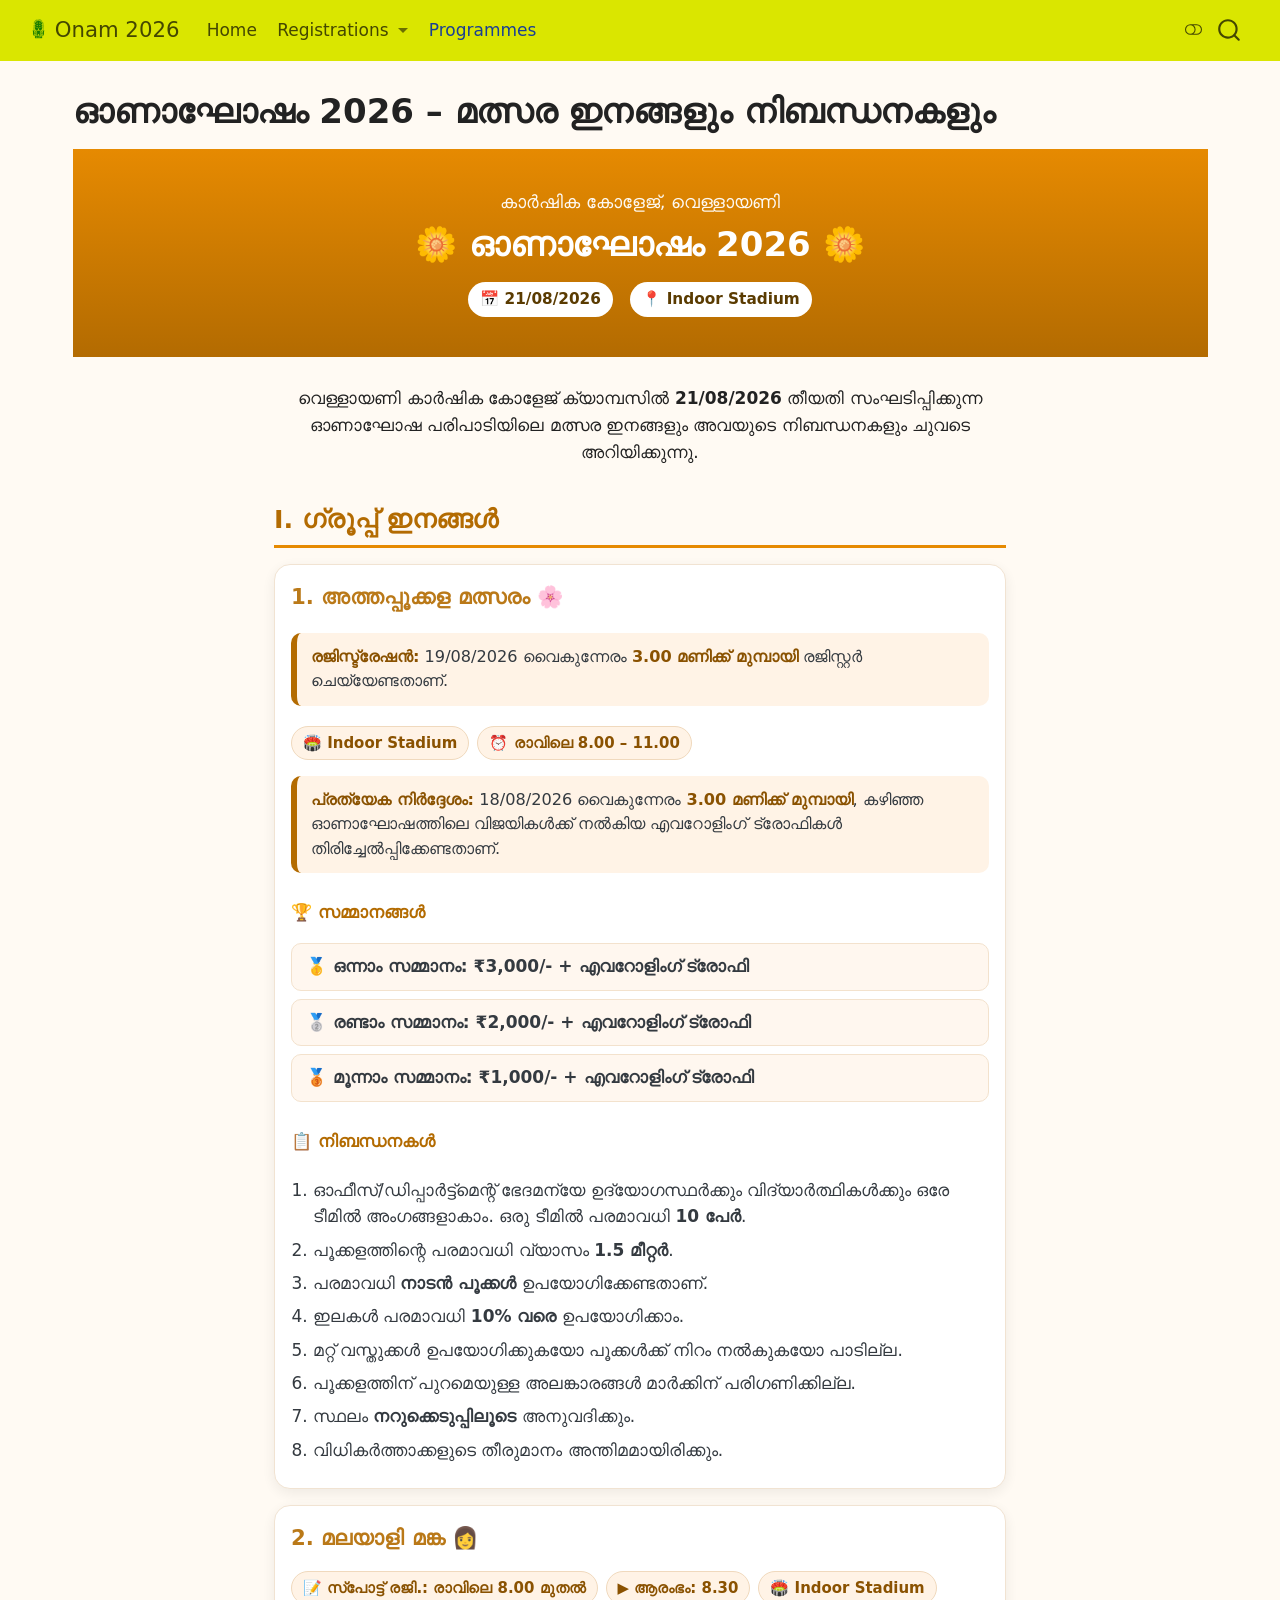
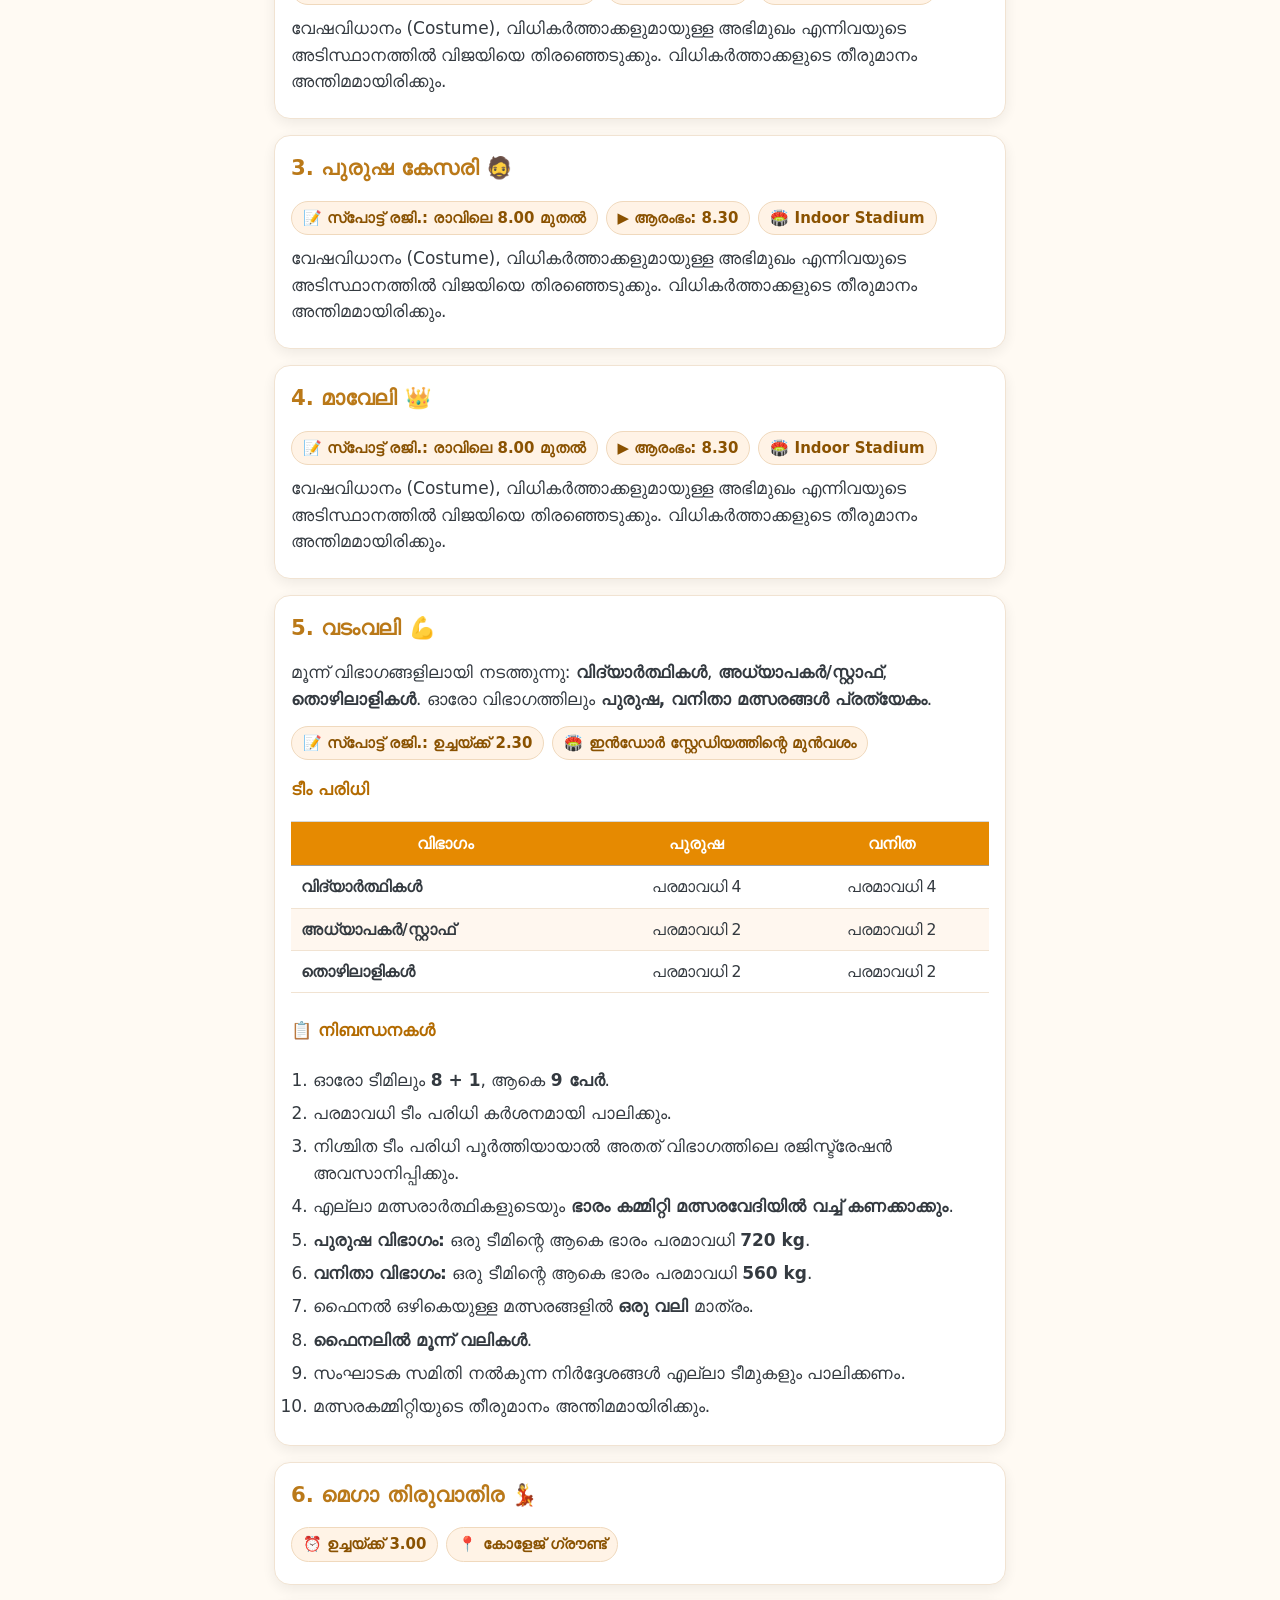
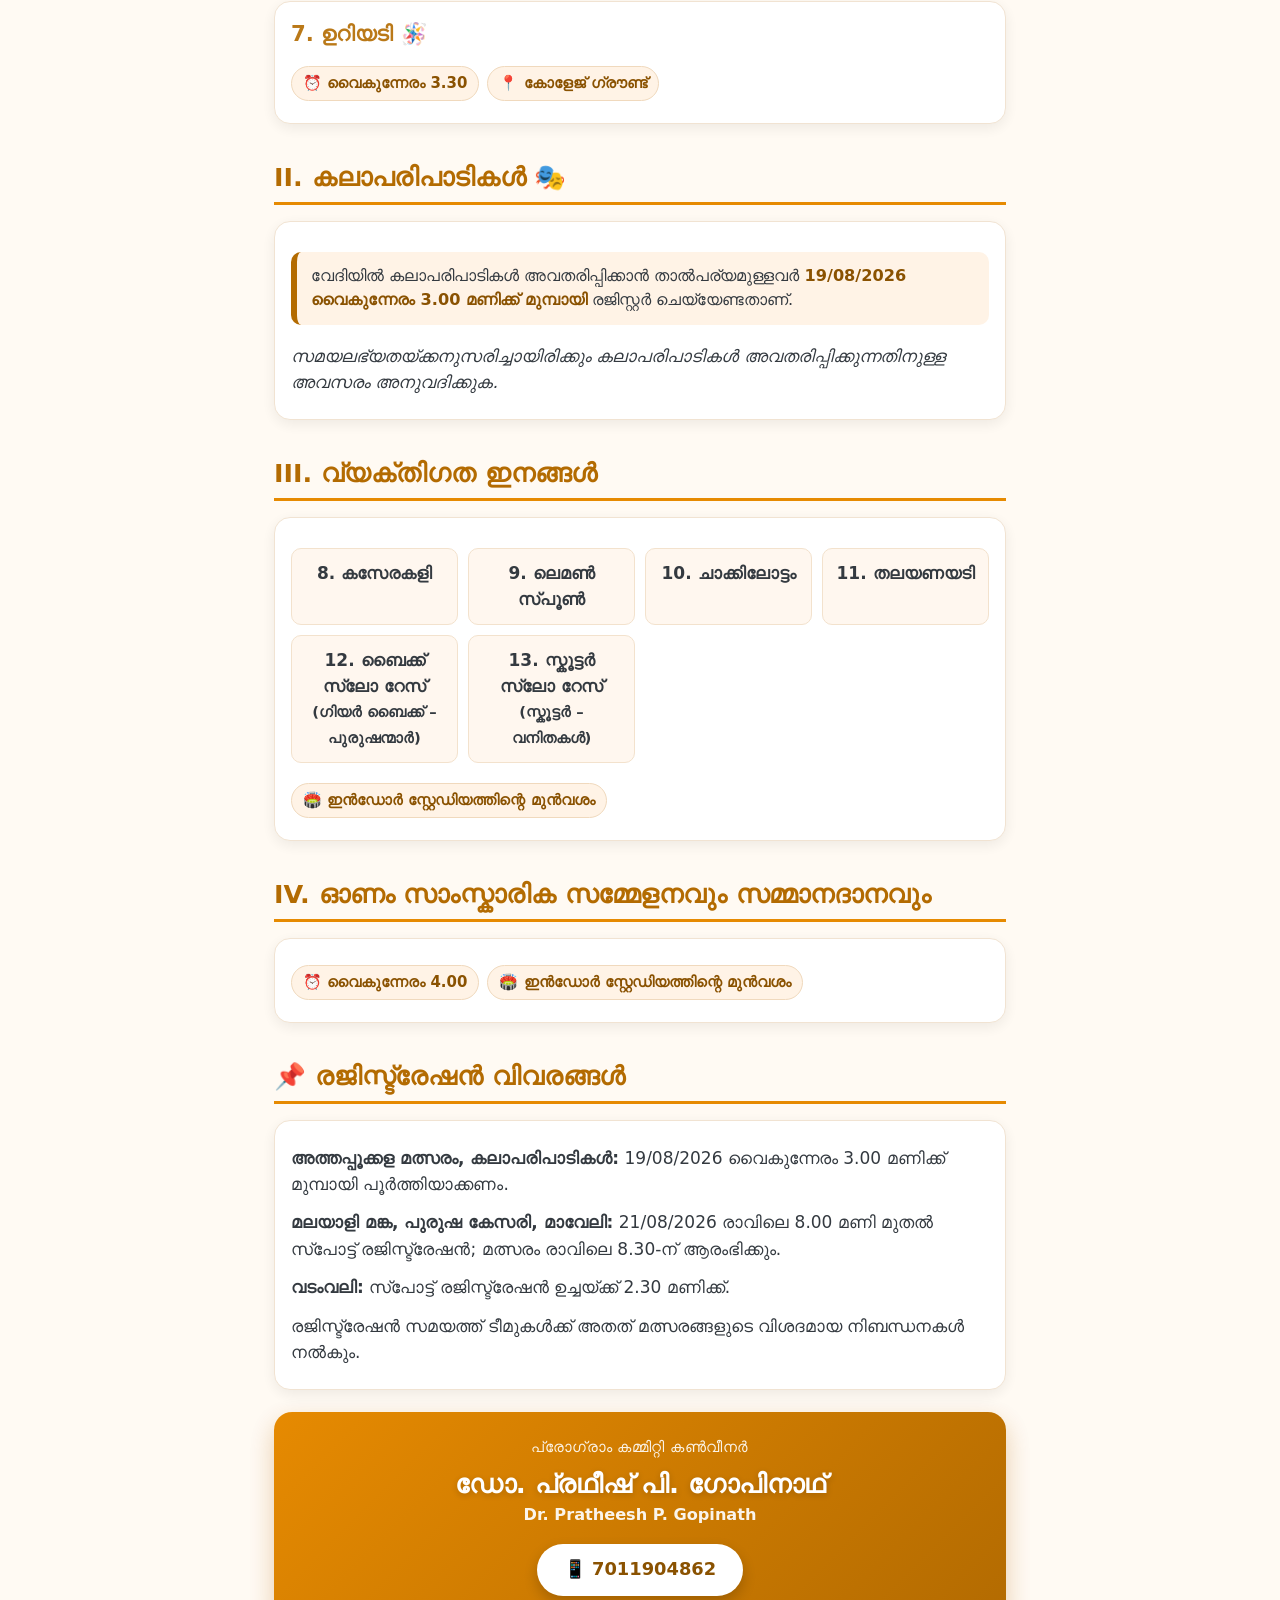
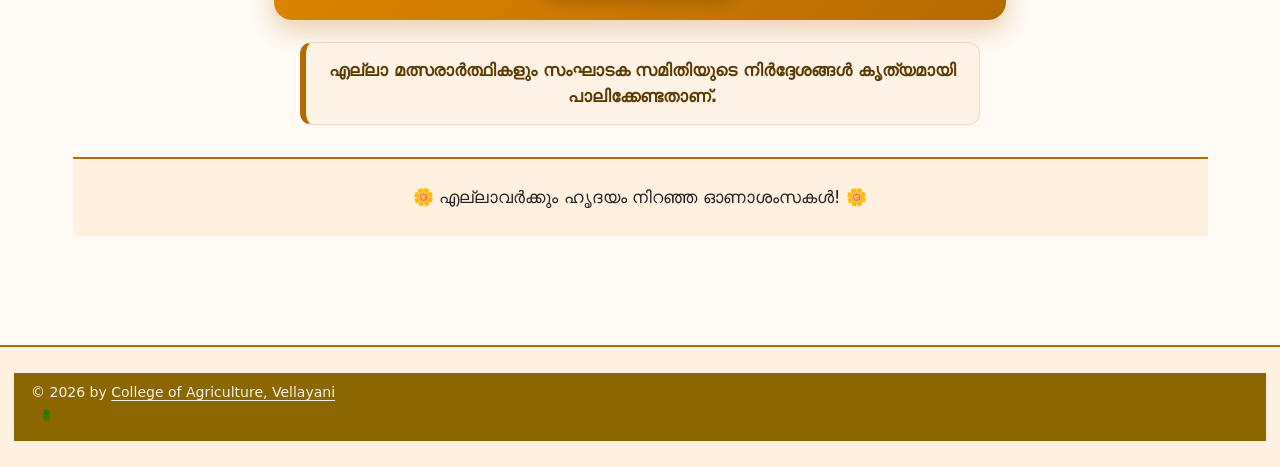
==== docs/onamrules.html @ 68ce9ee0 "all" ====
<!DOCTYPE html>
<html xmlns="http://www.w3.org/1999/xhtml" lang="en" xml:lang="en"><head>

<meta charset="utf-8">
<meta name="generator" content="quarto-1.8.25">

<meta name="viewport" content="width=device-width, initial-scale=1.0, user-scalable=yes">


<title>ഓണാഘോഷം 2026 – മത്സര ഇനങ്ങളും നിബന്ധനകളും – Onam 2026</title>
<style>
code{white-space: pre-wrap;}
span.smallcaps{font-variant: small-caps;}
div.columns{display: flex; gap: min(4vw, 1.5em);}
div.column{flex: auto; overflow-x: auto;}
div.hanging-indent{margin-left: 1.5em; text-indent: -1.5em;}
ul.task-list{list-style: none;}
ul.task-list li input[type="checkbox"] {
  width: 0.8em;
  margin: 0 0.8em 0.2em -1em; /* quarto-specific, see https://github.com/quarto-dev/quarto-cli/issues/4556 */ 
  vertical-align: middle;
}
</style>


<script src="site_libs/quarto-nav/quarto-nav.js"></script>
<script src="site_libs/quarto-nav/headroom.min.js"></script>
<script src="site_libs/clipboard/clipboard.min.js"></script>
<script src="site_libs/quarto-search/autocomplete.umd.js"></script>
<script src="site_libs/quarto-search/fuse.min.js"></script>
<script src="site_libs/quarto-search/quarto-search.js"></script>
<meta name="quarto:offset" content="./">
<link href="./www/logokau.webp" rel="icon">
<script src="site_libs/quarto-html/quarto.js" type="module"></script>
<script src="site_libs/quarto-html/tabsets/tabsets.js" type="module"></script>
<script src="site_libs/quarto-html/axe/axe-check.js" type="module"></script>
<script src="site_libs/quarto-html/popper.min.js"></script>
<script src="site_libs/quarto-html/tippy.umd.min.js"></script>
<script src="site_libs/quarto-html/anchor.min.js"></script>
<link href="site_libs/quarto-html/tippy.css" rel="stylesheet">
<link href="site_libs/quarto-html/quarto-syntax-highlighting-7b89279ff1a6dce999919e0e67d4d9ec.css" rel="stylesheet" class="quarto-color-scheme" id="quarto-text-highlighting-styles">
<link href="site_libs/quarto-html/quarto-syntax-highlighting-dark-707d8167ce6003fca903bfe2be84ab7f.css" rel="stylesheet" class="quarto-color-scheme quarto-color-alternate" id="quarto-text-highlighting-styles">
<link href="site_libs/quarto-html/quarto-syntax-highlighting-7b89279ff1a6dce999919e0e67d4d9ec.css" rel="stylesheet" class="quarto-color-scheme-extra" id="quarto-text-highlighting-styles">
<script src="site_libs/bootstrap/bootstrap.min.js"></script>
<link href="site_libs/bootstrap/bootstrap-icons.css" rel="stylesheet">
<link href="site_libs/bootstrap/bootstrap-979a3ccc54298c15ec5a98fb3539618f.min.css" rel="stylesheet" append-hash="true" class="quarto-color-scheme" id="quarto-bootstrap" data-mode="light">
<link href="site_libs/bootstrap/bootstrap-dark-6f9ae8abe3ecca414ef068c80fa3d285.min.css" rel="stylesheet" append-hash="true" class="quarto-color-scheme quarto-color-alternate" id="quarto-bootstrap" data-mode="dark">
<link href="site_libs/bootstrap/bootstrap-979a3ccc54298c15ec5a98fb3539618f.min.css" rel="stylesheet" append-hash="true" class="quarto-color-scheme-extra" id="quarto-bootstrap" data-mode="light">
<script id="quarto-search-options" type="application/json">{
  "location": "navbar",
  "copy-button": false,
  "collapse-after": 3,
  "panel-placement": "end",
  "type": "overlay",
  "limit": 50,
  "keyboard-shortcut": [
    "f",
    "/",
    "s"
  ],
  "show-item-context": false,
  "language": {
    "search-no-results-text": "No results",
    "search-matching-documents-text": "matching documents",
    "search-copy-link-title": "Copy link to search",
    "search-hide-matches-text": "Hide additional matches",
    "search-more-match-text": "more match in this document",
    "search-more-matches-text": "more matches in this document",
    "search-clear-button-title": "Clear",
    "search-text-placeholder": "",
    "search-detached-cancel-button-title": "Cancel",
    "search-submit-button-title": "Submit",
    "search-label": "Search"
  }
}</script>
<style>html{ scroll-behavior: smooth; }</style>


<link rel="stylesheet" href="styles.css">
</head>

<body class="nav-fixed quarto-light"><script id="quarto-html-before-body" type="application/javascript">
    const toggleBodyColorMode = (bsSheetEl) => {
      const mode = bsSheetEl.getAttribute("data-mode");
      const bodyEl = window.document.querySelector("body");
      if (mode === "dark") {
        bodyEl.classList.add("quarto-dark");
        bodyEl.classList.remove("quarto-light");
      } else {
        bodyEl.classList.add("quarto-light");
        bodyEl.classList.remove("quarto-dark");
      }
    }
    const toggleBodyColorPrimary = () => {
      const bsSheetEl = window.document.querySelector("link#quarto-bootstrap:not([rel=disabled-stylesheet])");
      if (bsSheetEl) {
        toggleBodyColorMode(bsSheetEl);
      }
    }
    const setColorSchemeToggle = (alternate) => {
      const toggles = window.document.querySelectorAll('.quarto-color-scheme-toggle');
      for (let i=0; i < toggles.length; i++) {
        const toggle = toggles[i];
        if (toggle) {
          if (alternate) {
            toggle.classList.add("alternate");
          } else {
            toggle.classList.remove("alternate");
          }
        }
      }
    };
    const toggleColorMode = (alternate) => {
      // Switch the stylesheets
      const primaryStylesheets = window.document.querySelectorAll('link.quarto-color-scheme:not(.quarto-color-alternate)');
      const alternateStylesheets = window.document.querySelectorAll('link.quarto-color-scheme.quarto-color-alternate');
      manageTransitions('#quarto-margin-sidebar .nav-link', false);
      if (alternate) {
        // note: dark is layered on light, we don't disable primary!
        enableStylesheet(alternateStylesheets);
        for (const sheetNode of alternateStylesheets) {
          if (sheetNode.id === "quarto-bootstrap") {
            toggleBodyColorMode(sheetNode);
          }
        }
      } else {
        disableStylesheet(alternateStylesheets);
        enableStylesheet(primaryStylesheets)
        toggleBodyColorPrimary();
      }
      manageTransitions('#quarto-margin-sidebar .nav-link', true);
      // Switch the toggles
      setColorSchemeToggle(alternate)
      // Hack to workaround the fact that safari doesn't
      // properly recolor the scrollbar when toggling (#1455)
      if (navigator.userAgent.indexOf('Safari') > 0 && navigator.userAgent.indexOf('Chrome') == -1) {
        manageTransitions("body", false);
        window.scrollTo(0, 1);
        setTimeout(() => {
          window.scrollTo(0, 0);
          manageTransitions("body", true);
        }, 40);
      }
    }
    const disableStylesheet = (stylesheets) => {
      for (let i=0; i < stylesheets.length; i++) {
        const stylesheet = stylesheets[i];
        stylesheet.rel = 'disabled-stylesheet';
      }
    }
    const enableStylesheet = (stylesheets) => {
      for (let i=0; i < stylesheets.length; i++) {
        const stylesheet = stylesheets[i];
        if(stylesheet.rel !== 'stylesheet') { // for Chrome, which will still FOUC without this check
          stylesheet.rel = 'stylesheet';
        }
      }
    }
    const manageTransitions = (selector, allowTransitions) => {
      const els = window.document.querySelectorAll(selector);
      for (let i=0; i < els.length; i++) {
        const el = els[i];
        if (allowTransitions) {
          el.classList.remove('notransition');
        } else {
          el.classList.add('notransition');
        }
      }
    }
    const isFileUrl = () => {
      return window.location.protocol === 'file:';
    }
    const hasAlternateSentinel = () => {
      let styleSentinel = getColorSchemeSentinel();
      if (styleSentinel !== null) {
        return styleSentinel === "alternate";
      } else {
        return false;
      }
    }
    const setStyleSentinel = (alternate) => {
      const value = alternate ? "alternate" : "default";
      if (!isFileUrl()) {
        window.localStorage.setItem("quarto-color-scheme", value);
      } else {
        localAlternateSentinel = value;
      }
    }
    const getColorSchemeSentinel = () => {
      if (!isFileUrl()) {
        const storageValue = window.localStorage.getItem("quarto-color-scheme");
        return storageValue != null ? storageValue : localAlternateSentinel;
      } else {
        return localAlternateSentinel;
      }
    }
    const toggleGiscusIfUsed = (isAlternate, darkModeDefault) => {
      const baseTheme = document.querySelector('#giscus-base-theme')?.value ?? 'light';
      const alternateTheme = document.querySelector('#giscus-alt-theme')?.value ?? 'dark';
      let newTheme = '';
      if(authorPrefersDark) {
        newTheme = isAlternate ? baseTheme : alternateTheme;
      } else {
        newTheme = isAlternate ? alternateTheme : baseTheme;
      }
      const changeGiscusTheme = () => {
        // From: https://github.com/giscus/giscus/issues/336
        const sendMessage = (message) => {
          const iframe = document.querySelector('iframe.giscus-frame');
          if (!iframe) return;
          iframe.contentWindow.postMessage({ giscus: message }, 'https://giscus.app');
        }
        sendMessage({
          setConfig: {
            theme: newTheme
          }
        });
      }
      const isGiscussLoaded = window.document.querySelector('iframe.giscus-frame') !== null;
      if (isGiscussLoaded) {
        changeGiscusTheme();
      }
    };
    const authorPrefersDark = false;
    const darkModeDefault = authorPrefersDark;
      document.querySelector('link#quarto-text-highlighting-styles.quarto-color-scheme-extra').rel = 'disabled-stylesheet';
      document.querySelector('link#quarto-bootstrap.quarto-color-scheme-extra').rel = 'disabled-stylesheet';
    let localAlternateSentinel = darkModeDefault ? 'alternate' : 'default';
    // Dark / light mode switch
    window.quartoToggleColorScheme = () => {
      // Read the current dark / light value
      let toAlternate = !hasAlternateSentinel();
      toggleColorMode(toAlternate);
      setStyleSentinel(toAlternate);
      toggleGiscusIfUsed(toAlternate, darkModeDefault);
      window.dispatchEvent(new Event('resize'));
    };
    // Switch to dark mode if need be
    if (hasAlternateSentinel()) {
      toggleColorMode(true);
    } else {
      toggleColorMode(false);
    }
  </script>

<div id="quarto-search-results"></div>
  <header id="quarto-header" class="headroom fixed-top">
    <nav class="navbar navbar-expand-lg " data-bs-theme="dark">
      <div class="navbar-container container-fluid">
      <div class="navbar-brand-container mx-auto">
    <a href="./index.html" class="navbar-brand navbar-brand-logo">
    <img src="./www/logokau.webp" alt="" class="navbar-logo light-content">
    <img src="./www/logokau.webp" alt="" class="navbar-logo dark-content">
    </a>
    <a class="navbar-brand" href="./index.html">
    <span class="navbar-title">Onam 2026</span>
    </a>
  </div>
            <div id="quarto-search" class="" title="Search"></div>
          <button class="navbar-toggler" type="button" data-bs-toggle="collapse" data-bs-target="#navbarCollapse" aria-controls="navbarCollapse" role="menu" aria-expanded="false" aria-label="Toggle navigation" onclick="if (window.quartoToggleHeadroom) { window.quartoToggleHeadroom(); }">
  <span class="navbar-toggler-icon"></span>
</button>
          <div class="collapse navbar-collapse" id="navbarCollapse">
            <ul class="navbar-nav navbar-nav-scroll me-auto">
  <li class="nav-item">
    <a class="nav-link" href="./index.html"> 
<span class="menu-text">Home</span></a>
  </li>  
  <li class="nav-item dropdown ">
    <a class="nav-link dropdown-toggle" href="#" id="nav-menu-registrations" role="link" data-bs-toggle="dropdown" aria-expanded="false">
 <span class="menu-text">Registrations</span>
    </a>
    <ul class="dropdown-menu" aria-labelledby="nav-menu-registrations">    
        <li>
    <a class="dropdown-item" href="./pookalamreg.html">
 <span class="dropdown-text">Pookalam Registration</span></a>
  </li>  
        <li>
    <a class="dropdown-item" href="./culturalreg.html">
 <span class="dropdown-text">Cultural Registration</span></a>
  </li>  
    </ul>
  </li>
  <li class="nav-item">
    <a class="nav-link active" href="./onamrules.html" aria-current="page"> 
<span class="menu-text">Programmes</span></a>
  </li>  
</ul>
          </div> <!-- /navcollapse -->
            <div class="quarto-navbar-tools">
  <a href="" class="quarto-color-scheme-toggle quarto-navigation-tool  px-1" onclick="window.quartoToggleColorScheme(); return false;" title="Toggle dark mode"><i class="bi"></i></a>
</div>
      </div> <!-- /container-fluid -->
    </nav>
</header>
<!-- content -->
<div id="quarto-content" class="quarto-container page-columns page-rows-contents page-layout-full page-navbar">
<!-- sidebar -->
<!-- margin-sidebar -->
    
<!-- main -->
<main class="content column-page" id="quarto-document-content">


<header id="title-block-header" class="quarto-title-block default">
<div class="quarto-title">
<h1 class="title">ഓണാഘോഷം 2026 – മത്സര ഇനങ്ങളും നിബന്ധനകളും</h1>
</div>



<div class="quarto-title-meta column-page">

    
  
    
  </div>
  


</header>


<style>
  :root{
    --brand:#e68a00; --brand-2:#b36b00; --bg:#fffaf3; --ink:#222;
  }
  body{ font-family:"Inter",system-ui,-apple-system,"Segoe UI",Roboto,Arial,sans-serif; background:var(--bg); margin:0; color:var(--ink); }

  .hero{
    text-align:center; padding:40px 18px;
    background:linear-gradient(180deg,var(--brand) 0%, var(--brand-2) 100%); color:#fff;
  }
  .hero h1{ font-size:2rem; margin:6px 0 8px; line-height:1.3; }
  .hero .sub{ font-size:1.05rem; opacity:.95; }
  .tag{ display:inline-block; background:#fff; color:#5a3b00; padding:6px 12px; border-radius:999px; font-weight:600; margin:8px 6px 0; font-size:.9rem; }

  .wrap{ max-width:760px; margin:28px auto; padding:0 14px; }

  .section-title{
    font-size:1.5rem; font-weight:700; color:var(--brand-2);
    margin:34px 0 6px; padding-bottom:6px; border-bottom:3px solid var(--brand);
  }

  .card{
    background:#fff; border-radius:16px; padding:18px 16px;
    box-shadow:0 4px 16px rgba(0,0,0,.08); margin:16px 0; border:1px solid #f1e3d2;
  }
  .card h3{ margin:0 0 10px; color:var(--brand-2); font-size:1.25rem; line-height:1.35; }
  .card p{ margin:6px 0; line-height:1.55; }

  .meta{ display:flex; flex-wrap:wrap; gap:8px; margin:8px 0 4px; }
  .chip{
    background:#fff3e6; color:#8a5200; border:1px solid #f0d9bd;
    padding:5px 11px; border-radius:999px; font-size:.88rem; font-weight:600;
  }

  .notice{
    border-left:6px solid var(--brand-2); background:#fff3e6; border-radius:10px;
    padding:12px 14px; margin:12px 0; font-size:.95rem;
  }
  .notice strong{ color:#8a5200; }

  .rules{ margin:10px 0 0; padding-left:22px; }
  .rules li{ margin:7px 0; line-height:1.55; }

  .prizes{ list-style:none; padding:0; margin:12px 0; display:grid; gap:8px; }
  .prizes li{
    background:#fff7ef; border-radius:10px; padding:10px 14px; font-weight:600;
    border:1px solid #f3e2cd;
  }

  table.rt{ width:100%; border-collapse:collapse; margin:12px 0; font-size:.92rem; }
  table.rt th{ background:var(--brand); color:#fff; padding:10px; text-align:center; }
  table.rt td{ padding:9px 10px; border-bottom:1px solid #f1e3d2; text-align:center; }
  table.rt tr:nth-child(even){ background:#fff7ef; }
  table.rt td:first-child{ text-align:left; font-weight:600; }

  .indiv-grid{ display:grid; grid-template-columns:repeat(auto-fit,minmax(150px,1fr)); gap:10px; margin:12px 0; }
  .indiv-grid .item{
    background:#fff7ef; border:1px solid #f3e2cd; border-radius:10px;
    padding:12px; text-align:center; font-weight:600;
  }

  .convener{
    background:linear-gradient(135deg,var(--brand),var(--brand-2)); color:#fff;
    border-radius:18px; padding:24px 20px; text-align:center; margin:22px 0;
    box-shadow:0 10px 26px rgba(179,107,0,.3);
  }
  .convener .role{ font-size:.9rem; letter-spacing:.5px; text-transform:uppercase; opacity:.9; }
  .convener .name{
    font-size:1.55rem; font-weight:800; margin:8px 0 2px; line-height:1.3;
    text-shadow:0 2px 6px rgba(0,0,0,.18);
  }
  .convener .name-en{ font-size:.95rem; opacity:.92; font-weight:600; margin-bottom:4px; }
  .convener a.call{
    display:inline-flex; align-items:center; gap:8px; margin-top:12px;
    background:#fff; color:#8a5200;
    padding:.75rem 1.6rem; border-radius:999px; font-weight:800; font-size:1.05rem;
    text-decoration:none; box-shadow:0 6px 14px rgba(0,0,0,.2);
  }

  .final-note{
    max-width:680px; margin:22px auto; text-align:center;
    background:#fff3e6; border:1px solid #f0d9bd; border-left:6px solid var(--brand-2);
    border-radius:12px; padding:14px 18px;
    font-weight:700; font-size:1rem; line-height:1.55; color:#5a3b00;
  }

  .footer{ text-align:center; padding:26px 14px; margin-top:32px; background:#fff0e0; border-top:2px solid var(--brand-2); }

  @media (max-width:600px){
    .hero h1{ font-size:1.55rem; }
    .card h3{ font-size:1.1rem; }
    .section-title{ font-size:1.25rem; }
  }
</style>

<div class="hero">
  <div class="sub">കാർഷിക കോളേജ്, വെള്ളായണി</div>
  <h1>🌼 ഓണാഘോഷം 2026 🌼</h1>
  <div>
    <span class="tag">📅 21/08/2026</span>
    <span class="tag">📍 Indoor Stadium</span>
  </div>
</div>

<div class="wrap">

  <p style="text-align:center;line-height:1.6;">
    വെള്ളായണി കാർഷിക കോളേജ് ക്യാമ്പസിൽ <strong>21/08/2026</strong> തീയതി സംഘടിപ്പിക്കുന്ന
    ഓണാഘോഷ പരിപാടിയിലെ മത്സര ഇനങ്ങളും അവയുടെ നിബന്ധനകളും ചുവടെ അറിയിക്കുന്നു.
  </p>

  <!-- I. GROUP EVENTS -->
  <div class="section-title">I. ഗ്രൂപ്പ് ഇനങ്ങൾ</div>

  <!-- 1. Pookalam -->
  <div class="card">
    <h3 class="anchored">1. അത്തപ്പൂക്കള മത്സരം 🌸</h3>
    <div class="notice">
      <strong>രജിസ്ട്രേഷൻ:</strong> 19/08/2026 വൈകുന്നേരം <strong>3.00 മണിക്ക് മുമ്പായി</strong> രജിസ്റ്റർ ചെയ്യേണ്ടതാണ്.
    </div>
    <div class="meta">
      <span class="chip">🏟️ Indoor Stadium</span>
      <span class="chip">⏰ രാവിലെ 8.00 – 11.00</span>
    </div>
    <div class="notice">
      <strong>പ്രത്യേക നിർദ്ദേശം:</strong> 18/08/2026 വൈകുന്നേരം <strong>3.00 മണിക്ക് മുമ്പായി</strong>,
      കഴിഞ്ഞ ഓണാഘോഷത്തിലെ വിജയികൾക്ക് നൽകിയ എവറോളിംഗ് ട്രോഫികൾ തിരിച്ചേൽപ്പിക്കേണ്ടതാണ്.
    </div>

    <p style="font-weight:700;color:var(--brand-2);margin-top:14px;">🏆 സമ്മാനങ്ങൾ</p>
    <ul class="prizes">
      <li>🥇 ഒന്നാം സമ്മാനം: ₹3,000/- + എവറോളിംഗ് ട്രോഫി</li>
      <li>🥈 രണ്ടാം സമ്മാനം: ₹2,000/- + എവറോളിംഗ് ട്രോഫി</li>
      <li>🥉 മൂന്നാം സമ്മാനം: ₹1,000/- + എവറോളിംഗ് ട്രോഫി</li>
    </ul>

    <p style="font-weight:700;color:var(--brand-2);margin-top:14px;">📋 നിബന്ധനകൾ</p>
    <ol class="rules">
      <li>ഓഫീസ്/ഡിപ്പാർട്ട്മെന്റ് ഭേദമന്യേ ഉദ്യോഗസ്ഥർക്കും വിദ്യാർത്ഥികൾക്കും ഒരേ ടീമിൽ അംഗങ്ങളാകാം. ഒരു ടീമിൽ പരമാവധി <strong>10 പേർ</strong>.</li>
      <li>പൂക്കളത്തിന്റെ പരമാവധി വ്യാസം <strong>1.5 മീറ്റർ</strong>.</li>
      <li>പരമാവധി <strong>നാടൻ പൂക്കൾ</strong> ഉപയോഗിക്കേണ്ടതാണ്.</li>
      <li>ഇലകൾ പരമാവധി <strong>10% വരെ</strong> ഉപയോഗിക്കാം.</li>
      <li>മറ്റ് വസ്തുക്കൾ ഉപയോഗിക്കുകയോ പൂക്കൾക്ക് നിറം നൽകുകയോ പാടില്ല.</li>
      <li>പൂക്കളത്തിന് പുറമെയുള്ള അലങ്കാരങ്ങൾ മാർക്കിന് പരിഗണിക്കില്ല.</li>
      <li>സ്ഥലം <strong>നറുക്കെടുപ്പിലൂടെ</strong> അനുവദിക്കും.</li>
      <li>വിധികർത്താക്കളുടെ തീരുമാനം അന്തിമമായിരിക്കും.</li>
    </ol>
  </div>

  <!-- 2. Malayali Manka -->
  <div class="card">
    <h3 class="anchored">2. മലയാളി മങ്ക 👩</h3>
    <div class="meta">
      <span class="chip">📝 സ്പോട്ട് രജി.: രാവിലെ 8.00 മുതൽ</span>
      <span class="chip">▶️ ആരംഭം: 8.30</span>
      <span class="chip">🏟️ Indoor Stadium</span>
    </div>
    <p>വേഷവിധാനം (Costume), വിധികർത്താക്കളുമായുള്ള അഭിമുഖം എന്നിവയുടെ അടിസ്ഥാനത്തിൽ വിജയിയെ തിരഞ്ഞെടുക്കും. വിധികർത്താക്കളുടെ തീരുമാനം അന്തിമമായിരിക്കും.</p>
  </div>

  <!-- 3. Purusha Kesari -->
  <div class="card">
    <h3 class="anchored">3. പുരുഷ കേസരി 🧔</h3>
    <div class="meta">
      <span class="chip">📝 സ്പോട്ട് രജി.: രാവിലെ 8.00 മുതൽ</span>
      <span class="chip">▶️ ആരംഭം: 8.30</span>
      <span class="chip">🏟️ Indoor Stadium</span>
    </div>
    <p>വേഷവിധാനം (Costume), വിധികർത്താക്കളുമായുള്ള അഭിമുഖം എന്നിവയുടെ അടിസ്ഥാനത്തിൽ വിജയിയെ തിരഞ്ഞെടുക്കും. വിധികർത്താക്കളുടെ തീരുമാനം അന്തിമമായിരിക്കും.</p>
  </div>

  <!-- 4. Maveli -->
  <div class="card">
    <h3 class="anchored">4. മാവേലി 👑</h3>
    <div class="meta">
      <span class="chip">📝 സ്പോട്ട് രജി.: രാവിലെ 8.00 മുതൽ</span>
      <span class="chip">▶️ ആരംഭം: 8.30</span>
      <span class="chip">🏟️ Indoor Stadium</span>
    </div>
    <p>വേഷവിധാനം (Costume), വിധികർത്താക്കളുമായുള്ള അഭിമുഖം എന്നിവയുടെ അടിസ്ഥാനത്തിൽ വിജയിയെ തിരഞ്ഞെടുക്കും. വിധികർത്താക്കളുടെ തീരുമാനം അന്തിമമായിരിക്കും.</p>
  </div>

  <!-- 5. Vadamvali -->
  <div class="card">
    <h3 class="anchored">5. വടംവലി 💪</h3>
    <p>മൂന്ന് വിഭാഗങ്ങളിലായി നടത്തുന്നു: <strong>വിദ്യാർത്ഥികൾ</strong>, <strong>അധ്യാപകർ/സ്റ്റാഫ്</strong>, <strong>തൊഴിലാളികൾ</strong>. ഓരോ വിഭാഗത്തിലും <strong>പുരുഷ, വനിതാ മത്സരങ്ങൾ പ്രത്യേകം</strong>.</p>
    <div class="meta">
      <span class="chip">📝 സ്പോട്ട് രജി.: ഉച്ചയ്ക്ക് 2.30</span>
      <span class="chip">🏟️ ഇൻഡോർ സ്റ്റേഡിയത്തിന്റെ മുൻവശം</span>
    </div>

    <p style="font-weight:700;color:var(--brand-2);margin-top:12px;">ടീം പരിധി</p>
    
<table class="rt caption-top table">
<thead>
<tr class="header">
<th data-quarto-table-cell-role="th">വിഭാഗം</th>
<th data-quarto-table-cell-role="th">പുരുഷ</th>
<th data-quarto-table-cell-role="th">വനിത</th>
</tr>
</thead>
<tbody>
<tr class="odd">
<td>വിദ്യാർത്ഥികൾ</td>
<td>പരമാവധി 4</td>
<td>പരമാവധി 4</td>
</tr>
<tr class="even">
<td>അധ്യാപകർ/സ്റ്റാഫ്</td>
<td>പരമാവധി 2</td>
<td>പരമാവധി 2</td>
</tr>
<tr class="odd">
<td>തൊഴിലാളികൾ</td>
<td>പരമാവധി 2</td>
<td>പരമാവധി 2</td>
</tr>
</tbody>
</table>


    <p style="font-weight:700;color:var(--brand-2);margin-top:12px;">📋 നിബന്ധനകൾ</p>
    <ol class="rules">
      <li>ഓരോ ടീമിലും <strong>8 + 1</strong>, ആകെ <strong>9 പേർ</strong>.</li>
      <li>പരമാവധി ടീം പരിധി കർശനമായി പാലിക്കും.</li>
      <li>നിശ്ചിത ടീം പരിധി പൂർത്തിയായാൽ അതത് വിഭാഗത്തിലെ രജിസ്ട്രേഷൻ അവസാനിപ്പിക്കും.</li>
      <li>എല്ലാ മത്സരാർത്ഥികളുടെയും <strong>ഭാരം കമ്മിറ്റി മത്സരവേദിയിൽ വച്ച് കണക്കാക്കും</strong>.</li>
      <li><strong>പുരുഷ വിഭാഗം:</strong> ഒരു ടീമിന്റെ ആകെ ഭാരം പരമാവധി <strong>720 kg</strong>.</li>
      <li><strong>വനിതാ വിഭാഗം:</strong> ഒരു ടീമിന്റെ ആകെ ഭാരം പരമാവധി <strong>560 kg</strong>.</li>
      <li>ഫൈനൽ ഒഴികെയുള്ള മത്സരങ്ങളിൽ <strong>ഒരു വലി</strong> മാത്രം.</li>
      <li><strong>ഫൈനലിൽ മൂന്ന് വലികൾ</strong>.</li>
      <li>സംഘാടക സമിതി നൽകുന്ന നിർദ്ദേശങ്ങൾ എല്ലാ ടീമുകളും പാലിക്കണം.</li>
      <li>മത്സരകമ്മിറ്റിയുടെ തീരുമാനം അന്തിമമായിരിക്കും.</li>
    </ol>
  </div>

  <!-- 6. Thiruvathira -->
  <div class="card">
    <h3 class="anchored">6. മെഗാ തിരുവാതിര 💃</h3>
    <div class="meta">
      <span class="chip">⏰ ഉച്ചയ്ക്ക് 3.00</span>
      <span class="chip">📍 കോളേജ് ഗ്രൗണ്ട്</span>
    </div>
  </div>

  <!-- 7. Uriyadi -->
  <div class="card">
    <h3 class="anchored">7. ഉറിയടി 🪅</h3>
    <div class="meta">
      <span class="chip">⏰ വൈകുന്നേരം 3.30</span>
      <span class="chip">📍 കോളേജ് ഗ്രൗണ്ട്</span>
    </div>
  </div>

  <!-- II. Cultural -->
  <div class="section-title">II. കലാപരിപാടികൾ 🎭</div>
  <div class="card">
    <div class="notice">
      വേദിയിൽ കലാപരിപാടികൾ അവതരിപ്പിക്കാൻ താൽപര്യമുള്ളവർ <strong>19/08/2026 വൈകുന്നേരം 3.00 മണിക്ക് മുമ്പായി</strong> രജിസ്റ്റർ ചെയ്യേണ്ടതാണ്.
    </div>
    <p><em>സമയലഭ്യതയ്ക്കനുസരിച്ചായിരിക്കും കലാപരിപാടികൾ അവതരിപ്പിക്കുന്നതിനുള്ള അവസരം അനുവദിക്കുക.</em></p>
  </div>

  <!-- III. Individual -->
  <div class="section-title">III. വ്യക്തിഗത ഇനങ്ങൾ</div>
  <div class="card">
    <div class="indiv-grid">
      <div class="item">8. കസേരകളി</div>
      <div class="item">9. ലെമൺ സ്പൂൺ</div>
      <div class="item">10. ചാക്കിലോട്ടം</div>
      <div class="item">11. തലയണയടി</div>
      <div class="item">12. ബൈക്ക് സ്ലോ റേസ്<br><small>(ഗിയർ ബൈക്ക് – പുരുഷന്മാർ)</small></div>
      <div class="item">13. സ്കൂട്ടർ സ്ലോ റേസ്<br><small>(സ്കൂട്ടർ – വനിതകൾ)</small></div>
    </div>
    <div class="meta">
      <span class="chip">🏟️ ഇൻഡോർ സ്റ്റേഡിയത്തിന്റെ മുൻവശം</span>
    </div>
  </div>

  <!-- IV. Cultural meet -->
  <div class="section-title">IV. ഓണം സാംസ്കാരിക സമ്മേളനവും സമ്മാനദാനവും</div>
  <div class="card">
    <div class="meta">
      <span class="chip">⏰ വൈകുന്നേരം 4.00</span>
      <span class="chip">🏟️ ഇൻഡോർ സ്റ്റേഡിയത്തിന്റെ മുൻവശം</span>
    </div>
  </div>

  <!-- Registration info -->
  <div class="section-title">📌 രജിസ്ട്രേഷൻ വിവരങ്ങൾ</div>
  <div class="card">
    <p><strong>അത്തപ്പൂക്കള മത്സരം, കലാപരിപാടികൾ:</strong> 19/08/2026 വൈകുന്നേരം 3.00 മണിക്ക് മുമ്പായി പൂർത്തിയാക്കണം.</p>
    <p><strong>മലയാളി മങ്ക, പുരുഷ കേസരി, മാവേലി:</strong> 21/08/2026 രാവിലെ 8.00 മണി മുതൽ സ്പോട്ട് രജിസ്ട്രേഷൻ; മത്സരം രാവിലെ 8.30-ന് ആരംഭിക്കും.</p>
    <p><strong>വടംവലി:</strong> സ്പോട്ട് രജിസ്ട്രേഷൻ ഉച്ചയ്ക്ക് 2.30 മണിക്ക്.</p>
    <p>രജിസ്ട്രേഷൻ സമയത്ത് ടീമുകൾക്ക് അതത് മത്സരങ്ങളുടെ വിശദമായ നിബന്ധനകൾ നൽകും.</p>
  </div>

  <div class="convener">
    <div class="role">പ്രോഗ്രാം കമ്മിറ്റി കൺവീനർ</div>
    <div class="name">ഡോ. പ്രഥീഷ് പി. ഗോപിനാഥ്</div>
    <div class="name-en">Dr. Pratheesh P. Gopinath</div>
    <a class="call" href="tel:+917011904862">📱 7011904862</a>
  </div>

  <div class="final-note">
    എല്ലാ മത്സരാർത്ഥികളും സംഘാടക സമിതിയുടെ നിർദ്ദേശങ്ങൾ കൃത്യമായി പാലിക്കേണ്ടതാണ്.
  </div>

</div>

<div class="footer">
  🌼 എല്ലാവർക്കും ഹൃദയം നിറഞ്ഞ ഓണാശംസകൾ! 🌼
</div>



</main> <!-- /main -->
<script id="quarto-html-after-body" type="application/javascript">
  window.document.addEventListener("DOMContentLoaded", function (event) {
    // Ensure there is a toggle, if there isn't float one in the top right
    if (window.document.querySelector('.quarto-color-scheme-toggle') === null) {
      const a = window.document.createElement('a');
      a.classList.add('top-right');
      a.classList.add('quarto-color-scheme-toggle');
      a.href = "";
      a.onclick = function() { try { window.quartoToggleColorScheme(); } catch {} return false; };
      const i = window.document.createElement("i");
      i.classList.add('bi');
      a.appendChild(i);
      window.document.body.appendChild(a);
    }
    setColorSchemeToggle(hasAlternateSentinel())
    const icon = "";
    const anchorJS = new window.AnchorJS();
    anchorJS.options = {
      placement: 'right',
      icon: icon
    };
    anchorJS.add('.anchored');
    const isCodeAnnotation = (el) => {
      for (const clz of el.classList) {
        if (clz.startsWith('code-annotation-')) {                     
          return true;
        }
      }
      return false;
    }
    const onCopySuccess = function(e) {
      // button target
      const button = e.trigger;
      // don't keep focus
      button.blur();
      // flash "checked"
      button.classList.add('code-copy-button-checked');
      var currentTitle = button.getAttribute("title");
      button.setAttribute("title", "Copied!");
      let tooltip;
      if (window.bootstrap) {
        button.setAttribute("data-bs-toggle", "tooltip");
        button.setAttribute("data-bs-placement", "left");
        button.setAttribute("data-bs-title", "Copied!");
        tooltip = new bootstrap.Tooltip(button, 
          { trigger: "manual", 
            customClass: "code-copy-button-tooltip",
            offset: [0, -8]});
        tooltip.show();    
      }
      setTimeout(function() {
        if (tooltip) {
          tooltip.hide();
          button.removeAttribute("data-bs-title");
          button.removeAttribute("data-bs-toggle");
          button.removeAttribute("data-bs-placement");
        }
        button.setAttribute("title", currentTitle);
        button.classList.remove('code-copy-button-checked');
      }, 1000);
      // clear code selection
      e.clearSelection();
    }
    const getTextToCopy = function(trigger) {
      const outerScaffold = trigger.parentElement.cloneNode(true);
      const codeEl = outerScaffold.querySelector('code');
      for (const childEl of codeEl.children) {
        if (isCodeAnnotation(childEl)) {
          childEl.remove();
        }
      }
      return codeEl.innerText;
    }
    const clipboard = new window.ClipboardJS('.code-copy-button:not([data-in-quarto-modal])', {
      text: getTextToCopy
    });
    clipboard.on('success', onCopySuccess);
    if (window.document.getElementById('quarto-embedded-source-code-modal')) {
      const clipboardModal = new window.ClipboardJS('.code-copy-button[data-in-quarto-modal]', {
        text: getTextToCopy,
        container: window.document.getElementById('quarto-embedded-source-code-modal')
      });
      clipboardModal.on('success', onCopySuccess);
    }
      var localhostRegex = new RegExp(/^(?:http|https):\/\/localhost\:?[0-9]*\//);
      var mailtoRegex = new RegExp(/^mailto:/);
        var filterRegex = new RegExp('/' + window.location.host + '/');
      var isInternal = (href) => {
          return filterRegex.test(href) || localhostRegex.test(href) || mailtoRegex.test(href);
      }
      // Inspect non-navigation links and adorn them if external
     var links = window.document.querySelectorAll('a[href]:not(.nav-link):not(.navbar-brand):not(.toc-action):not(.sidebar-link):not(.sidebar-item-toggle):not(.pagination-link):not(.no-external):not([aria-hidden]):not(.dropdown-item):not(.quarto-navigation-tool):not(.about-link)');
      for (var i=0; i<links.length; i++) {
        const link = links[i];
        if (!isInternal(link.href)) {
          // undo the damage that might have been done by quarto-nav.js in the case of
          // links that we want to consider external
          if (link.dataset.originalHref !== undefined) {
            link.href = link.dataset.originalHref;
          }
        }
      }
    function tippyHover(el, contentFn, onTriggerFn, onUntriggerFn) {
      const config = {
        allowHTML: true,
        maxWidth: 500,
        delay: 100,
        arrow: false,
        appendTo: function(el) {
            return el.parentElement;
        },
        interactive: true,
        interactiveBorder: 10,
        theme: 'quarto',
        placement: 'bottom-start',
      };
      if (contentFn) {
        config.content = contentFn;
      }
      if (onTriggerFn) {
        config.onTrigger = onTriggerFn;
      }
      if (onUntriggerFn) {
        config.onUntrigger = onUntriggerFn;
      }
      window.tippy(el, config); 
    }
    const noterefs = window.document.querySelectorAll('a[role="doc-noteref"]');
    for (var i=0; i<noterefs.length; i++) {
      const ref = noterefs[i];
      tippyHover(ref, function() {
        // use id or data attribute instead here
        let href = ref.getAttribute('data-footnote-href') || ref.getAttribute('href');
        try { href = new URL(href).hash; } catch {}
        const id = href.replace(/^#\/?/, "");
        const note = window.document.getElementById(id);
        if (note) {
          return note.innerHTML;
        } else {
          return "";
        }
      });
    }
    const xrefs = window.document.querySelectorAll('a.quarto-xref');
    const processXRef = (id, note) => {
      // Strip column container classes
      const stripColumnClz = (el) => {
        el.classList.remove("page-full", "page-columns");
        if (el.children) {
          for (const child of el.children) {
            stripColumnClz(child);
          }
        }
      }
      stripColumnClz(note)
      if (id === null || id.startsWith('sec-')) {
        // Special case sections, only their first couple elements
        const container = document.createElement("div");
        if (note.children && note.children.length > 2) {
          container.appendChild(note.children[0].cloneNode(true));
          for (let i = 1; i < note.children.length; i++) {
            const child = note.children[i];
            if (child.tagName === "P" && child.innerText === "") {
              continue;
            } else {
              container.appendChild(child.cloneNode(true));
              break;
            }
          }
          if (window.Quarto?.typesetMath) {
            window.Quarto.typesetMath(container);
          }
          return container.innerHTML
        } else {
          if (window.Quarto?.typesetMath) {
            window.Quarto.typesetMath(note);
          }
          return note.innerHTML;
        }
      } else {
        // Remove any anchor links if they are present
        const anchorLink = note.querySelector('a.anchorjs-link');
        if (anchorLink) {
          anchorLink.remove();
        }
        if (window.Quarto?.typesetMath) {
          window.Quarto.typesetMath(note);
        }
        if (note.classList.contains("callout")) {
          return note.outerHTML;
        } else {
          return note.innerHTML;
        }
      }
    }
    for (var i=0; i<xrefs.length; i++) {
      const xref = xrefs[i];
      tippyHover(xref, undefined, function(instance) {
        instance.disable();
        let url = xref.getAttribute('href');
        let hash = undefined; 
        if (url.startsWith('#')) {
          hash = url;
        } else {
          try { hash = new URL(url).hash; } catch {}
        }
        if (hash) {
          const id = hash.replace(/^#\/?/, "");
          const note = window.document.getElementById(id);
          if (note !== null) {
            try {
              const html = processXRef(id, note.cloneNode(true));
              instance.setContent(html);
            } finally {
              instance.enable();
              instance.show();
            }
          } else {
            // See if we can fetch this
            fetch(url.split('#')[0])
            .then(res => res.text())
            .then(html => {
              const parser = new DOMParser();
              const htmlDoc = parser.parseFromString(html, "text/html");
              const note = htmlDoc.getElementById(id);
              if (note !== null) {
                const html = processXRef(id, note);
                instance.setContent(html);
              } 
            }).finally(() => {
              instance.enable();
              instance.show();
            });
          }
        } else {
          // See if we can fetch a full url (with no hash to target)
          // This is a special case and we should probably do some content thinning / targeting
          fetch(url)
          .then(res => res.text())
          .then(html => {
            const parser = new DOMParser();
            const htmlDoc = parser.parseFromString(html, "text/html");
            const note = htmlDoc.querySelector('main.content');
            if (note !== null) {
              // This should only happen for chapter cross references
              // (since there is no id in the URL)
              // remove the first header
              if (note.children.length > 0 && note.children[0].tagName === "HEADER") {
                note.children[0].remove();
              }
              const html = processXRef(null, note);
              instance.setContent(html);
            } 
          }).finally(() => {
            instance.enable();
            instance.show();
          });
        }
      }, function(instance) {
      });
    }
        let selectedAnnoteEl;
        const selectorForAnnotation = ( cell, annotation) => {
          let cellAttr = 'data-code-cell="' + cell + '"';
          let lineAttr = 'data-code-annotation="' +  annotation + '"';
          const selector = 'span[' + cellAttr + '][' + lineAttr + ']';
          return selector;
        }
        const selectCodeLines = (annoteEl) => {
          const doc = window.document;
          const targetCell = annoteEl.getAttribute("data-target-cell");
          const targetAnnotation = annoteEl.getAttribute("data-target-annotation");
          const annoteSpan = window.document.querySelector(selectorForAnnotation(targetCell, targetAnnotation));
          const lines = annoteSpan.getAttribute("data-code-lines").split(",");
          const lineIds = lines.map((line) => {
            return targetCell + "-" + line;
          })
          let top = null;
          let height = null;
          let parent = null;
          if (lineIds.length > 0) {
              //compute the position of the single el (top and bottom and make a div)
              const el = window.document.getElementById(lineIds[0]);
              top = el.offsetTop;
              height = el.offsetHeight;
              parent = el.parentElement.parentElement;
            if (lineIds.length > 1) {
              const lastEl = window.document.getElementById(lineIds[lineIds.length - 1]);
              const bottom = lastEl.offsetTop + lastEl.offsetHeight;
              height = bottom - top;
            }
            if (top !== null && height !== null && parent !== null) {
              // cook up a div (if necessary) and position it 
              let div = window.document.getElementById("code-annotation-line-highlight");
              if (div === null) {
                div = window.document.createElement("div");
                div.setAttribute("id", "code-annotation-line-highlight");
                div.style.position = 'absolute';
                parent.appendChild(div);
              }
              div.style.top = top - 2 + "px";
              div.style.height = height + 4 + "px";
              div.style.left = 0;
              let gutterDiv = window.document.getElementById("code-annotation-line-highlight-gutter");
              if (gutterDiv === null) {
                gutterDiv = window.document.createElement("div");
                gutterDiv.setAttribute("id", "code-annotation-line-highlight-gutter");
                gutterDiv.style.position = 'absolute';
                const codeCell = window.document.getElementById(targetCell);
                const gutter = codeCell.querySelector('.code-annotation-gutter');
                gutter.appendChild(gutterDiv);
              }
              gutterDiv.style.top = top - 2 + "px";
              gutterDiv.style.height = height + 4 + "px";
            }
            selectedAnnoteEl = annoteEl;
          }
        };
        const unselectCodeLines = () => {
          const elementsIds = ["code-annotation-line-highlight", "code-annotation-line-highlight-gutter"];
          elementsIds.forEach((elId) => {
            const div = window.document.getElementById(elId);
            if (div) {
              div.remove();
            }
          });
          selectedAnnoteEl = undefined;
        };
          // Handle positioning of the toggle
      window.addEventListener(
        "resize",
        throttle(() => {
          elRect = undefined;
          if (selectedAnnoteEl) {
            selectCodeLines(selectedAnnoteEl);
          }
        }, 10)
      );
      function throttle(fn, ms) {
      let throttle = false;
      let timer;
        return (...args) => {
          if(!throttle) { // first call gets through
              fn.apply(this, args);
              throttle = true;
          } else { // all the others get throttled
              if(timer) clearTimeout(timer); // cancel #2
              timer = setTimeout(() => {
                fn.apply(this, args);
                timer = throttle = false;
              }, ms);
          }
        };
      }
        // Attach click handler to the DT
        const annoteDls = window.document.querySelectorAll('dt[data-target-cell]');
        for (const annoteDlNode of annoteDls) {
          annoteDlNode.addEventListener('click', (event) => {
            const clickedEl = event.target;
            if (clickedEl !== selectedAnnoteEl) {
              unselectCodeLines();
              const activeEl = window.document.querySelector('dt[data-target-cell].code-annotation-active');
              if (activeEl) {
                activeEl.classList.remove('code-annotation-active');
              }
              selectCodeLines(clickedEl);
              clickedEl.classList.add('code-annotation-active');
            } else {
              // Unselect the line
              unselectCodeLines();
              clickedEl.classList.remove('code-annotation-active');
            }
          });
        }
    const findCites = (el) => {
      const parentEl = el.parentElement;
      if (parentEl) {
        const cites = parentEl.dataset.cites;
        if (cites) {
          return {
            el,
            cites: cites.split(' ')
          };
        } else {
          return findCites(el.parentElement)
        }
      } else {
        return undefined;
      }
    };
    var bibliorefs = window.document.querySelectorAll('a[role="doc-biblioref"]');
    for (var i=0; i<bibliorefs.length; i++) {
      const ref = bibliorefs[i];
      const citeInfo = findCites(ref);
      if (citeInfo) {
        tippyHover(citeInfo.el, function() {
          var popup = window.document.createElement('div');
          citeInfo.cites.forEach(function(cite) {
            var citeDiv = window.document.createElement('div');
            citeDiv.classList.add('hanging-indent');
            citeDiv.classList.add('csl-entry');
            var biblioDiv = window.document.getElementById('ref-' + cite);
            if (biblioDiv) {
              citeDiv.innerHTML = biblioDiv.innerHTML;
            }
            popup.appendChild(citeDiv);
          });
          return popup.innerHTML;
        });
      }
    }
  });
  </script>
</div> <!-- /content -->
<footer class="footer">
  <div class="nav-footer">
    <div class="nav-footer-left">
<p>© 2026 by <a href="https://coavellayani.kau.in/">College of Agriculture, Vellayani</a><br> <img src="www/logokau.webp" alt="KAU Logo" style="height:25px; padding: 5px 10px 5px 10px; margin-bottom: 5px;"></p>
</div>   
    <div class="nav-footer-center">
      &nbsp;
    </div>
    <div class="nav-footer-right">
      &nbsp;
    </div>
  </div>
</footer>




<script src="site_libs/quarto-html/zenscroll-min.js"></script>
</body></html>
---- docs/site_libs/quarto-html/tippy.css ----
.tippy-box[data-animation=fade][data-state=hidden]{opacity:0}[data-tippy-root]{max-width:calc(100vw - 10px)}.tippy-box{position:relative;background-color:#333;color:#fff;border-radius:4px;font-size:14px;line-height:1.4;white-space:normal;outline:0;transition-property:transform,visibility,opacity}.tippy-box[data-placement^=top]>.tippy-arrow{bottom:0}.tippy-box[data-placement^=top]>.tippy-arrow:before{bottom:-7px;left:0;border-width:8px 8px 0;border-top-color:initial;transform-origin:center top}.tippy-box[data-placement^=bottom]>.tippy-arrow{top:0}.tippy-box[data-placement^=bottom]>.tippy-arrow:before{top:-7px;left:0;border-width:0 8px 8px;border-bottom-color:initial;transform-origin:center bottom}.tippy-box[data-placement^=left]>.tippy-arrow{right:0}.tippy-box[data-placement^=left]>.tippy-arrow:before{border-width:8px 0 8px 8px;border-left-color:initial;right:-7px;transform-origin:center left}.tippy-box[data-placement^=right]>.tippy-arrow{left:0}.tippy-box[data-placement^=right]>.tippy-arrow:before{left:-7px;border-width:8px 8px 8px 0;border-right-color:initial;transform-origin:center right}.tippy-box[data-inertia][data-state=visible]{transition-timing-function:cubic-bezier(.54,1.5,.38,1.11)}.tippy-arrow{width:16px;height:16px;color:#333}.tippy-arrow:before{content:"";position:absolute;border-color:transparent;border-style:solid}.tippy-content{position:relative;padding:5px 9px;z-index:1}
---- docs/site_libs/quarto-html/quarto-syntax-highlighting-7b89279ff1a6dce999919e0e67d4d9ec.css ----
/* quarto syntax highlight colors */
:root {
  --quarto-hl-ot-color: #003B4F;
  --quarto-hl-at-color: #657422;
  --quarto-hl-ss-color: #20794D;
  --quarto-hl-an-color: #5E5E5E;
  --quarto-hl-fu-color: #4758AB;
  --quarto-hl-st-color: #20794D;
  --quarto-hl-cf-color: #003B4F;
  --quarto-hl-op-color: #5E5E5E;
  --quarto-hl-er-color: #AD0000;
  --quarto-hl-bn-color: #AD0000;
  --quarto-hl-al-color: #AD0000;
  --quarto-hl-va-color: #111111;
  --quarto-hl-bu-color: inherit;
  --quarto-hl-ex-color: inherit;
  --quarto-hl-pp-color: #AD0000;
  --quarto-hl-in-color: #5E5E5E;
  --quarto-hl-vs-color: #20794D;
  --quarto-hl-wa-color: #5E5E5E;
  --quarto-hl-do-color: #5E5E5E;
  --quarto-hl-im-color: #00769E;
  --quarto-hl-ch-color: #20794D;
  --quarto-hl-dt-color: #AD0000;
  --quarto-hl-fl-color: #AD0000;
  --quarto-hl-co-color: #5E5E5E;
  --quarto-hl-cv-color: #5E5E5E;
  --quarto-hl-cn-color: #8f5902;
  --quarto-hl-sc-color: #5E5E5E;
  --quarto-hl-dv-color: #AD0000;
  --quarto-hl-kw-color: #003B4F;
}

/* other quarto variables */
:root {
  --quarto-font-monospace: SFMono-Regular, Menlo, Monaco, Consolas, "Liberation Mono", "Courier New", monospace;
}

/* syntax highlight based on Pandoc's rules */
pre > code.sourceCode > span {
  color: #003B4F;
}

code.sourceCode > span {
  color: #003B4F;
}

div.sourceCode,
div.sourceCode pre.sourceCode {
  color: #003B4F;
}

/* Normal */
code span {
  color: #003B4F;
}

/* Alert */
code span.al {
  color: #AD0000;
  font-style: inherit;
}

/* Annotation */
code span.an {
  color: #5E5E5E;
  font-style: inherit;
}

/* Attribute */
code span.at {
  color: #657422;
  font-style: inherit;
}

/* BaseN */
code span.bn {
  color: #AD0000;
  font-style: inherit;
}

/* BuiltIn */
code span.bu {
  font-style: inherit;
}

/* ControlFlow */
code span.cf {
  color: #003B4F;
  font-weight: bold;
  font-style: inherit;
}

/* Char */
code span.ch {
  color: #20794D;
  font-style: inherit;
}

/* Constant */
code span.cn {
  color: #8f5902;
  font-style: inherit;
}

/* Comment */
code span.co {
  color: #5E5E5E;
  font-style: inherit;
}

/* CommentVar */
code span.cv {
  color: #5E5E5E;
  font-style: italic;
}

/* Documentation */
code span.do {
  color: #5E5E5E;
  font-style: italic;
}

/* DataType */
code span.dt {
  color: #AD0000;
  font-style: inherit;
}

/* DecVal */
code span.dv {
  color: #AD0000;
  font-style: inherit;
}

/* Error */
code span.er {
  color: #AD0000;
  font-style: inherit;
}

/* Extension */
code span.ex {
  font-style: inherit;
}

/* Float */
code span.fl {
  color: #AD0000;
  font-style: inherit;
}

/* Function */
code span.fu {
  color: #4758AB;
  font-style: inherit;
}

/* Import */
code span.im {
  color: #00769E;
  font-style: inherit;
}

/* Information */
code span.in {
  color: #5E5E5E;
  font-style: inherit;
}

/* Keyword */
code span.kw {
  color: #003B4F;
  font-weight: bold;
  font-style: inherit;
}

/* Operator */
code span.op {
  color: #5E5E5E;
  font-style: inherit;
}

/* Other */
code span.ot {
  color: #003B4F;
  font-style: inherit;
}

/* Preprocessor */
code span.pp {
  color: #AD0000;
  font-style: inherit;
}

/* SpecialChar */
code span.sc {
  color: #5E5E5E;
  font-style: inherit;
}

/* SpecialString */
code span.ss {
  color: #20794D;
  font-style: inherit;
}

/* String */
code span.st {
  color: #20794D;
  font-style: inherit;
}

/* Variable */
code span.va {
  color: #111111;
  font-style: inherit;
}

/* VerbatimString */
code span.vs {
  color: #20794D;
  font-style: inherit;
}

/* Warning */
code span.wa {
  color: #5E5E5E;
  font-style: italic;
}

.prevent-inlining {
  content: "</";
}

/*# sourceMappingURL=3944bc705cfaf4c80e56f77c5205168a.css.map */
---- docs/site_libs/quarto-html/quarto-syntax-highlighting-dark-707d8167ce6003fca903bfe2be84ab7f.css ----
/* quarto syntax highlight colors */
:root {
  --quarto-hl-al-color: #f07178;
  --quarto-hl-an-color: #d4d0ab;
  --quarto-hl-at-color: #00e0e0;
  --quarto-hl-bn-color: #d4d0ab;
  --quarto-hl-bu-color: #abe338;
  --quarto-hl-ch-color: #abe338;
  --quarto-hl-co-color: #f8f8f2;
  --quarto-hl-cv-color: #ffd700;
  --quarto-hl-cn-color: #ffd700;
  --quarto-hl-cf-color: #ffa07a;
  --quarto-hl-dt-color: #ffa07a;
  --quarto-hl-dv-color: #d4d0ab;
  --quarto-hl-do-color: #f8f8f2;
  --quarto-hl-er-color: #f07178;
  --quarto-hl-ex-color: #00e0e0;
  --quarto-hl-fl-color: #d4d0ab;
  --quarto-hl-fu-color: #ffa07a;
  --quarto-hl-im-color: #abe338;
  --quarto-hl-in-color: #d4d0ab;
  --quarto-hl-kw-color: #ffa07a;
  --quarto-hl-op-color: #ffa07a;
  --quarto-hl-ot-color: #00e0e0;
  --quarto-hl-pp-color: #dcc6e0;
  --quarto-hl-re-color: #00e0e0;
  --quarto-hl-sc-color: #abe338;
  --quarto-hl-ss-color: #abe338;
  --quarto-hl-st-color: #abe338;
  --quarto-hl-va-color: #00e0e0;
  --quarto-hl-vs-color: #abe338;
  --quarto-hl-wa-color: #dcc6e0;
}

/* other quarto variables */
:root {
  --quarto-font-monospace: SFMono-Regular, Menlo, Monaco, Consolas, "Liberation Mono", "Courier New", monospace;
}

/* syntax highlight based on Pandoc's rules */
pre > code.sourceCode > span {
  color: #f8f8f2;
}

code.sourceCode > span {
  color: #f8f8f2;
}

div.sourceCode,
div.sourceCode pre.sourceCode {
  color: #f8f8f2;
}

/* Normal */
code span {
  color: #f8f8f2;
}

/* Alert */
code span.al {
  color: #f07178;
}

/* Annotation */
code span.an {
  color: #d4d0ab;
}

/* Attribute */
code span.at {
  color: #00e0e0;
}

/* BaseN */
code span.bn {
  color: #d4d0ab;
}

/* BuiltIn */
code span.bu {
  color: #abe338;
}

/* ControlFlow */
code span.cf {
  font-weight: bold;
  color: #ffa07a;
}

/* Char */
code span.ch {
  color: #abe338;
}

/* Constant */
code span.cn {
  color: #ffd700;
}

/* Comment */
code span.co {
  font-style: italic;
  color: #f8f8f2;
}

/* CommentVar */
code span.cv {
  color: #ffd700;
}

/* Documentation */
code span.do {
  color: #f8f8f2;
}

/* DataType */
code span.dt {
  color: #ffa07a;
}

/* DecVal */
code span.dv {
  color: #d4d0ab;
}

/* Error */
code span.er {
  color: #f07178;
  text-decoration: underline;
}

/* Extension */
code span.ex {
  font-weight: bold;
  color: #00e0e0;
}

/* Float */
code span.fl {
  color: #d4d0ab;
}

/* Function */
code span.fu {
  color: #ffa07a;
}

/* Import */
code span.im {
  color: #abe338;
}

/* Information */
code span.in {
  color: #d4d0ab;
}

/* Keyword */
code span.kw {
  font-weight: bold;
  color: #ffa07a;
}

/* Operator */
code span.op {
  color: #ffa07a;
}

/* Other */
code span.ot {
  color: #00e0e0;
}

/* Preprocessor */
code span.pp {
  color: #dcc6e0;
}

/* RegionMarker */
code span.re {
  background-color: #f8f8f2;
  color: #00e0e0;
}

/* SpecialChar */
code span.sc {
  color: #abe338;
}

/* SpecialString */
code span.ss {
  color: #abe338;
}

/* String */
code span.st {
  color: #abe338;
}

/* Variable */
code span.va {
  color: #00e0e0;
}

/* VerbatimString */
code span.vs {
  color: #abe338;
}

/* Warning */
code span.wa {
  color: #dcc6e0;
}

.prevent-inlining {
  content: "</";
}

/*# sourceMappingURL=f5ab3bb6f5ded8da9f12dd3a91d3da26.css.map */
---- docs/site_libs/quarto-html/quarto-syntax-highlighting-7b89279ff1a6dce999919e0e67d4d9ec.css ----
/* quarto syntax highlight colors */
:root {
  --quarto-hl-ot-color: #003B4F;
  --quarto-hl-at-color: #657422;
  --quarto-hl-ss-color: #20794D;
  --quarto-hl-an-color: #5E5E5E;
  --quarto-hl-fu-color: #4758AB;
  --quarto-hl-st-color: #20794D;
  --quarto-hl-cf-color: #003B4F;
  --quarto-hl-op-color: #5E5E5E;
  --quarto-hl-er-color: #AD0000;
  --quarto-hl-bn-color: #AD0000;
  --quarto-hl-al-color: #AD0000;
  --quarto-hl-va-color: #111111;
  --quarto-hl-bu-color: inherit;
  --quarto-hl-ex-color: inherit;
  --quarto-hl-pp-color: #AD0000;
  --quarto-hl-in-color: #5E5E5E;
  --quarto-hl-vs-color: #20794D;
  --quarto-hl-wa-color: #5E5E5E;
  --quarto-hl-do-color: #5E5E5E;
  --quarto-hl-im-color: #00769E;
  --quarto-hl-ch-color: #20794D;
  --quarto-hl-dt-color: #AD0000;
  --quarto-hl-fl-color: #AD0000;
  --quarto-hl-co-color: #5E5E5E;
  --quarto-hl-cv-color: #5E5E5E;
  --quarto-hl-cn-color: #8f5902;
  --quarto-hl-sc-color: #5E5E5E;
  --quarto-hl-dv-color: #AD0000;
  --quarto-hl-kw-color: #003B4F;
}

/* other quarto variables */
:root {
  --quarto-font-monospace: SFMono-Regular, Menlo, Monaco, Consolas, "Liberation Mono", "Courier New", monospace;
}

/* syntax highlight based on Pandoc's rules */
pre > code.sourceCode > span {
  color: #003B4F;
}

code.sourceCode > span {
  color: #003B4F;
}

div.sourceCode,
div.sourceCode pre.sourceCode {
  color: #003B4F;
}

/* Normal */
code span {
  color: #003B4F;
}

/* Alert */
code span.al {
  color: #AD0000;
  font-style: inherit;
}

/* Annotation */
code span.an {
  color: #5E5E5E;
  font-style: inherit;
}

/* Attribute */
code span.at {
  color: #657422;
  font-style: inherit;
}

/* BaseN */
code span.bn {
  color: #AD0000;
  font-style: inherit;
}

/* BuiltIn */
code span.bu {
  font-style: inherit;
}

/* ControlFlow */
code span.cf {
  color: #003B4F;
  font-weight: bold;
  font-style: inherit;
}

/* Char */
code span.ch {
  color: #20794D;
  font-style: inherit;
}

/* Constant */
code span.cn {
  color: #8f5902;
  font-style: inherit;
}

/* Comment */
code span.co {
  color: #5E5E5E;
  font-style: inherit;
}

/* CommentVar */
code span.cv {
  color: #5E5E5E;
  font-style: italic;
}

/* Documentation */
code span.do {
  color: #5E5E5E;
  font-style: italic;
}

/* DataType */
code span.dt {
  color: #AD0000;
  font-style: inherit;
}

/* DecVal */
code span.dv {
  color: #AD0000;
  font-style: inherit;
}

/* Error */
code span.er {
  color: #AD0000;
  font-style: inherit;
}

/* Extension */
code span.ex {
  font-style: inherit;
}

/* Float */
code span.fl {
  color: #AD0000;
  font-style: inherit;
}

/* Function */
code span.fu {
  color: #4758AB;
  font-style: inherit;
}

/* Import */
code span.im {
  color: #00769E;
  font-style: inherit;
}

/* Information */
code span.in {
  color: #5E5E5E;
  font-style: inherit;
}

/* Keyword */
code span.kw {
  color: #003B4F;
  font-weight: bold;
  font-style: inherit;
}

/* Operator */
code span.op {
  color: #5E5E5E;
  font-style: inherit;
}

/* Other */
code span.ot {
  color: #003B4F;
  font-style: inherit;
}

/* Preprocessor */
code span.pp {
  color: #AD0000;
  font-style: inherit;
}

/* SpecialChar */
code span.sc {
  color: #5E5E5E;
  font-style: inherit;
}

/* SpecialString */
code span.ss {
  color: #20794D;
  font-style: inherit;
}

/* String */
code span.st {
  color: #20794D;
  font-style: inherit;
}

/* Variable */
code span.va {
  color: #111111;
  font-style: inherit;
}

/* VerbatimString */
code span.vs {
  color: #20794D;
  font-style: inherit;
}

/* Warning */
code span.wa {
  color: #5E5E5E;
  font-style: italic;
}

.prevent-inlining {
  content: "</";
}

/*# sourceMappingURL=3944bc705cfaf4c80e56f77c5205168a.css.map */
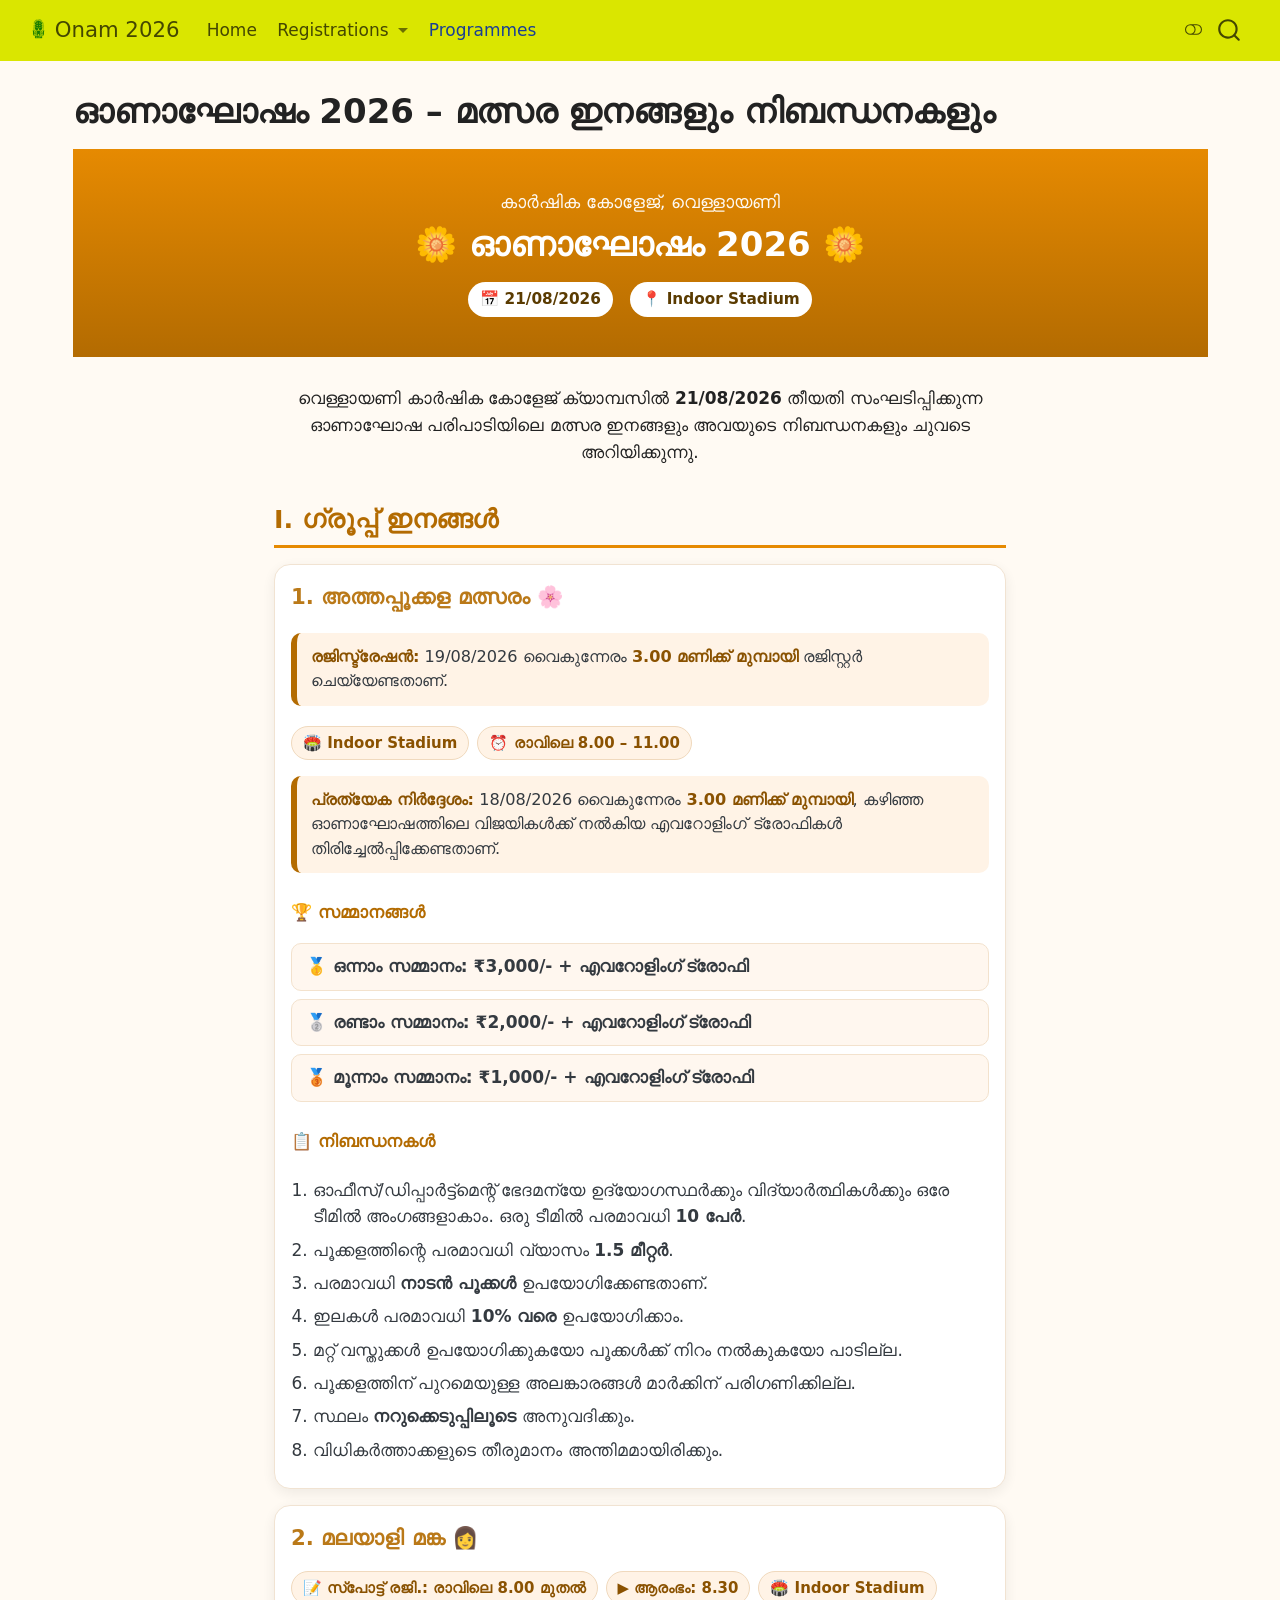
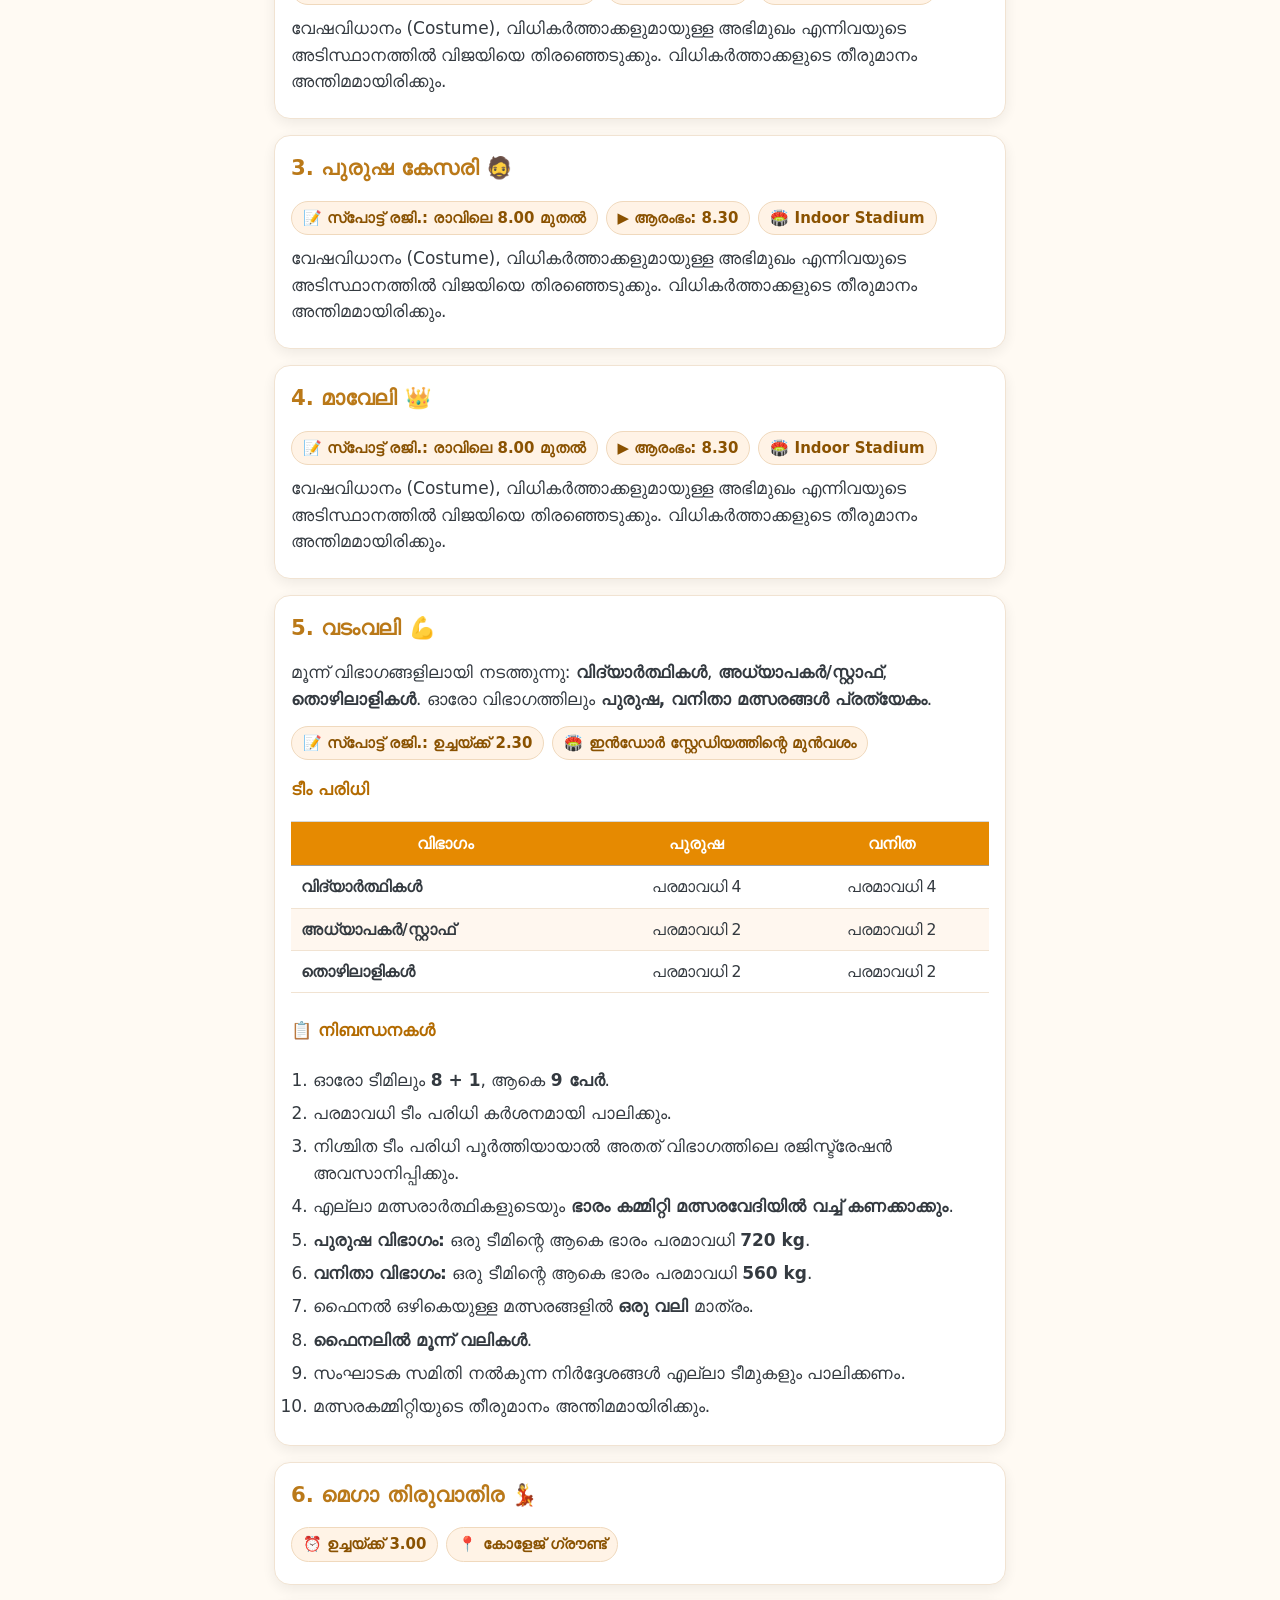
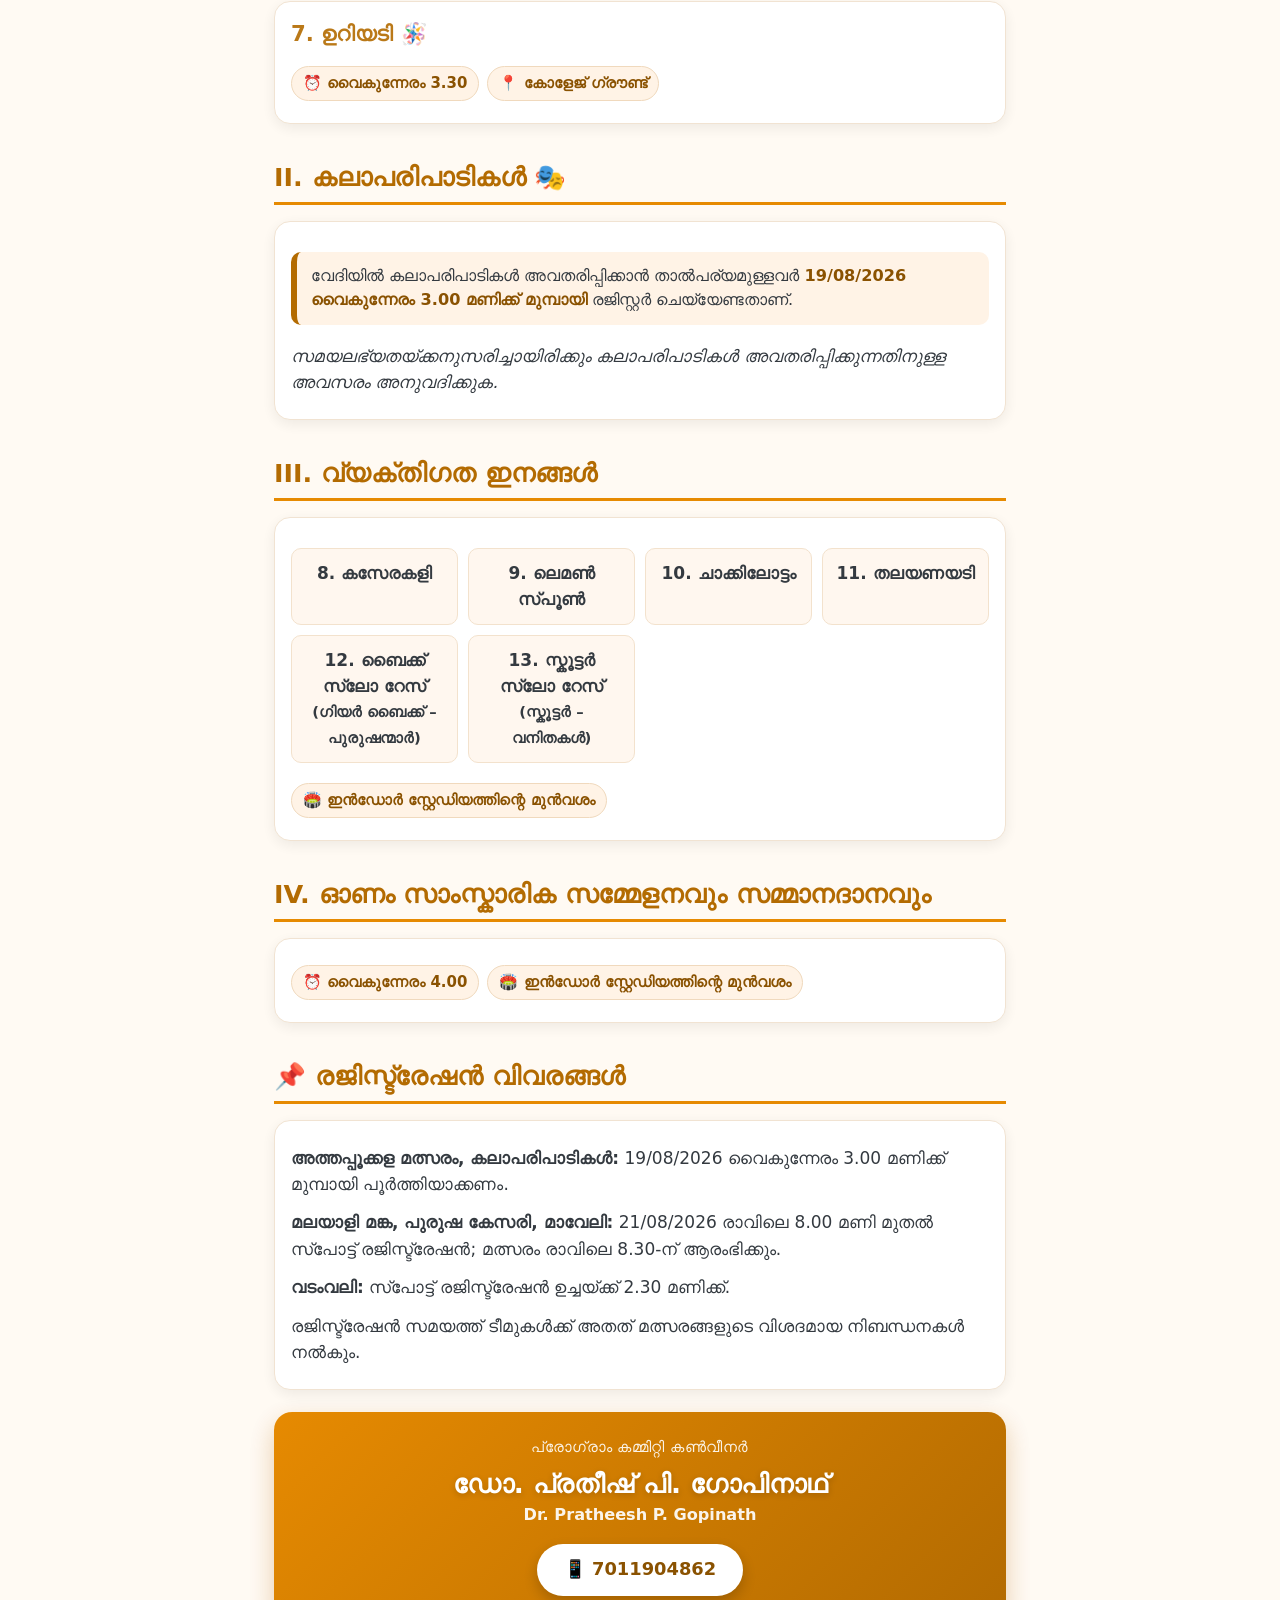
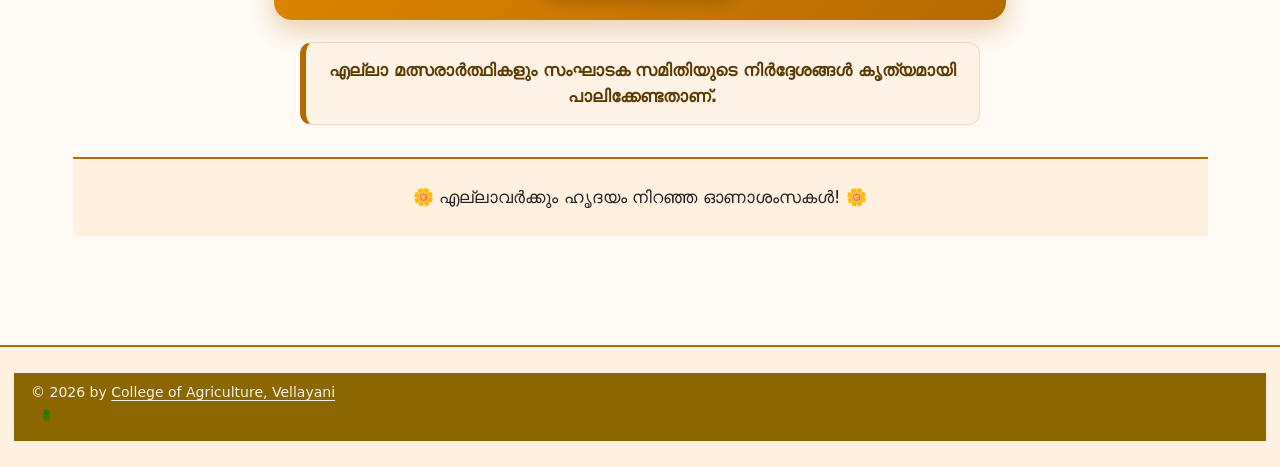
==== commit f96a9156: "commit" ====
--- a/docs/onamrules.html
+++ b/docs/onamrules.html
@@ -620,7 +620,7 @@
 
   <div class="convener">
     <div class="role">പ്രോഗ്രാം കമ്മിറ്റി കൺവീനർ</div>
-    <div class="name">ഡോ. പ്രഥീഷ് പി. ഗോപിനാഥ്</div>
+    <div class="name">ഡോ. പ്രതീഷ് പി. ഗോപിനാഥ്</div>
     <div class="name-en">Dr. Pratheesh P. Gopinath</div>
     <a class="call" href="tel:+917011904862">📱 7011904862</a>
   </div>
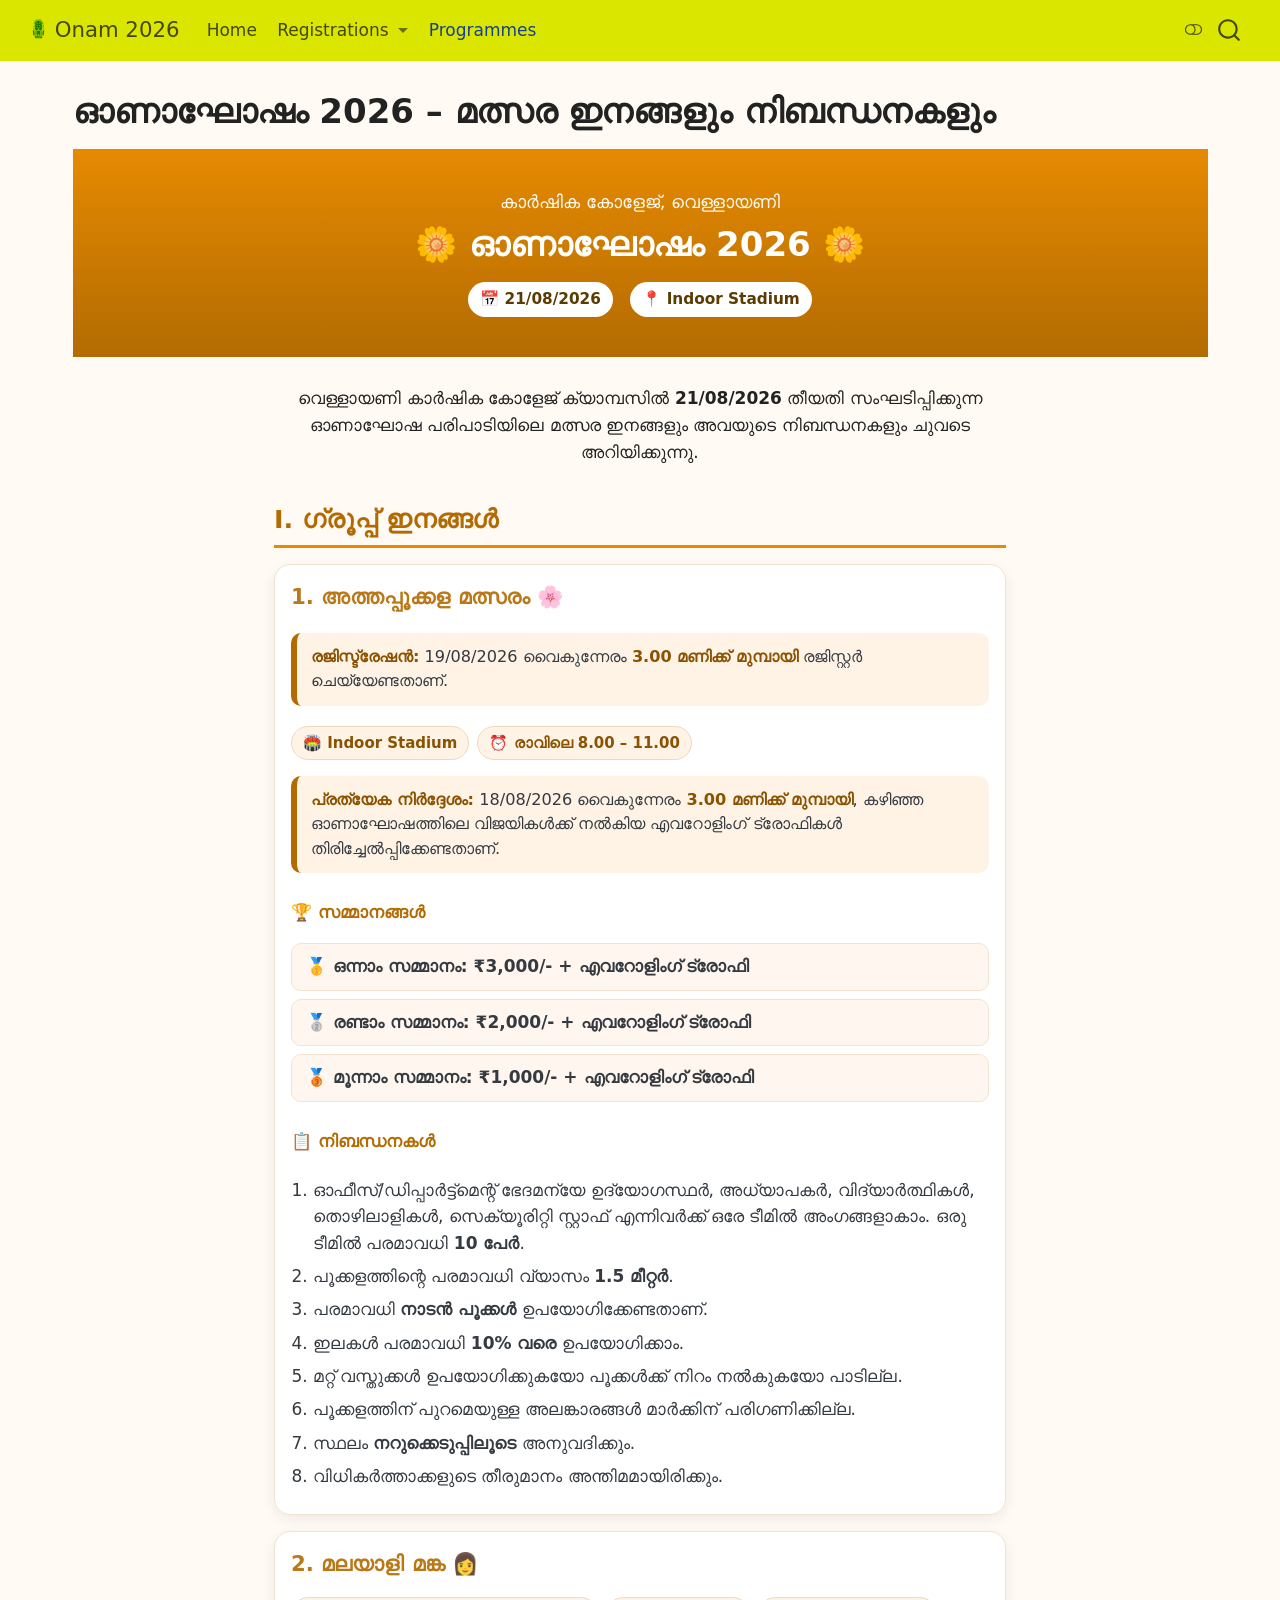
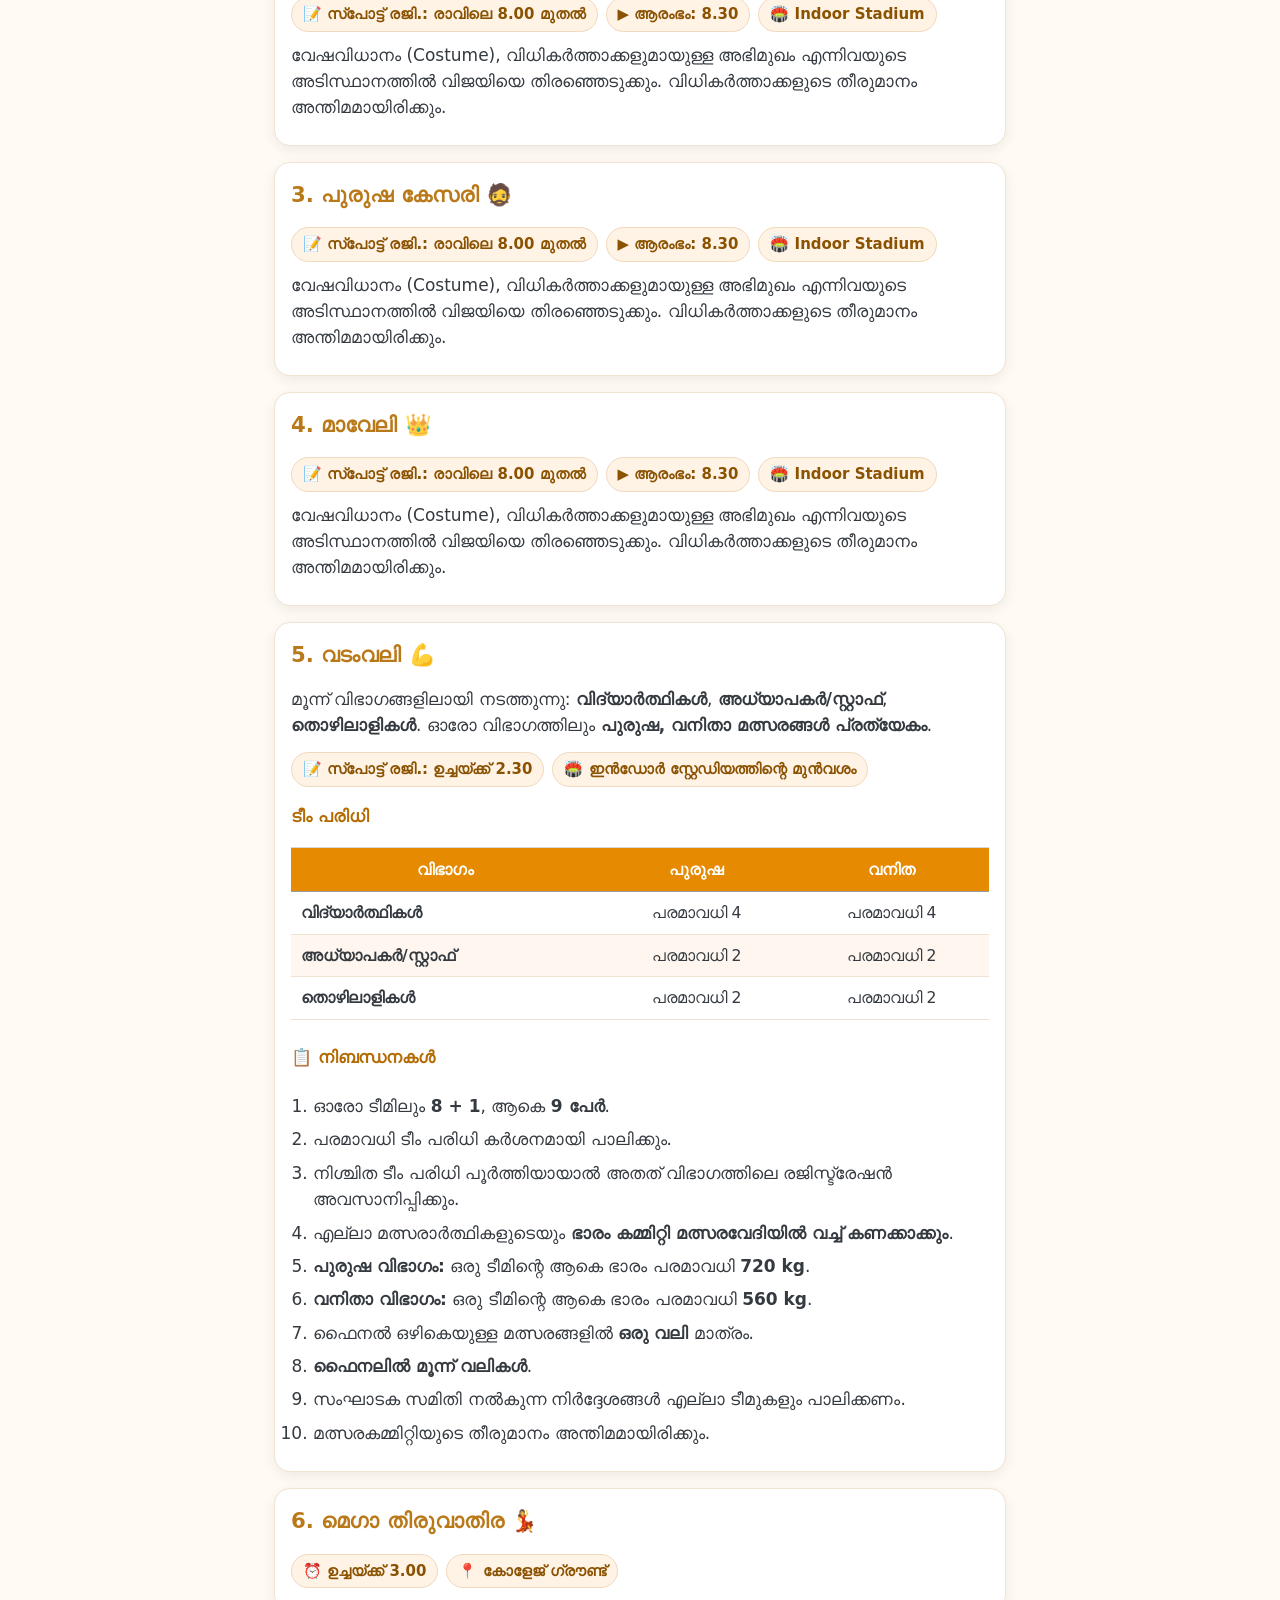
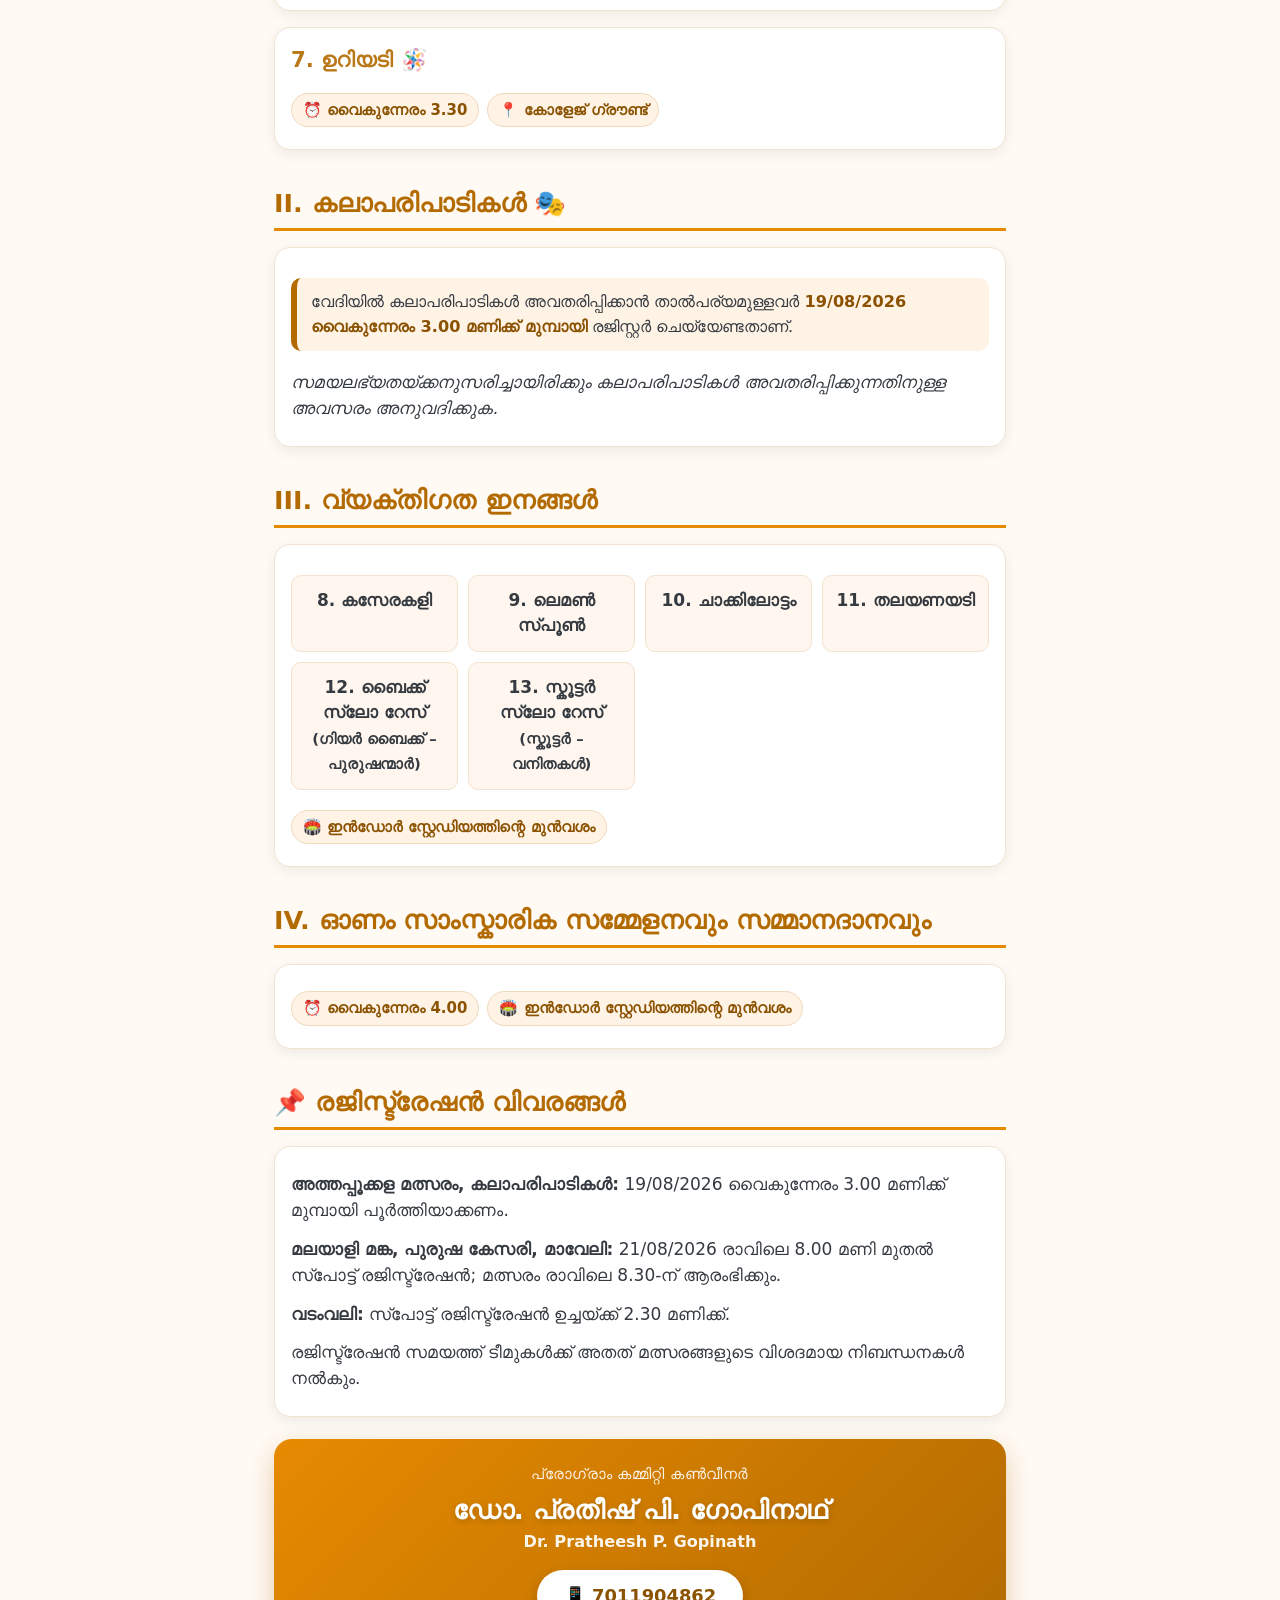
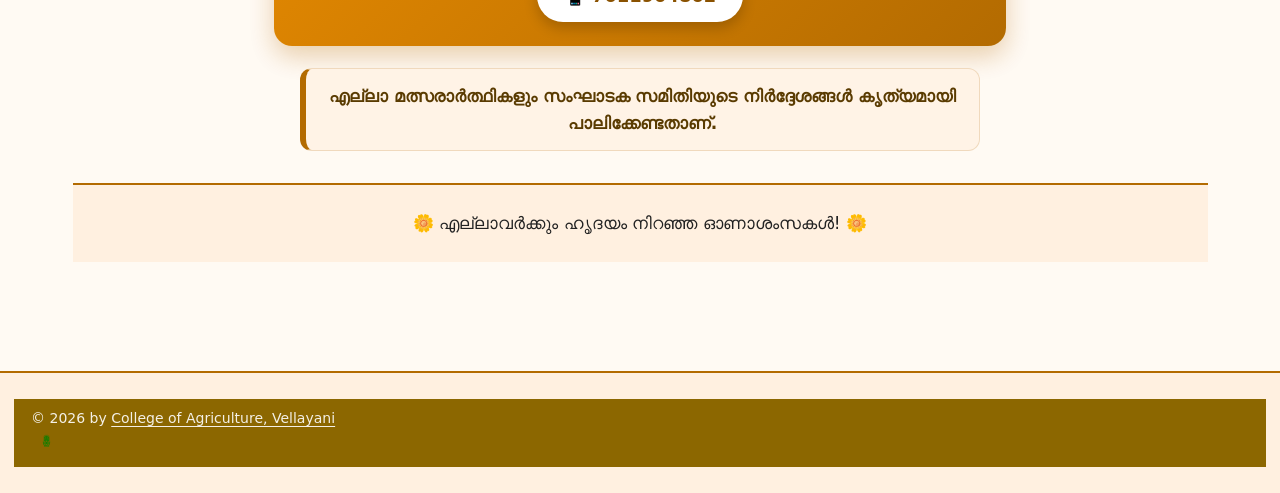
==== commit f3a1dcfb: "commit" ====
--- a/docs/onamrules.html
+++ b/docs/onamrules.html
@@ -459,7 +459,7 @@
 
     <p style="font-weight:700;color:var(--brand-2);margin-top:14px;">📋 നിബന്ധനകൾ</p>
     <ol class="rules">
-      <li>ഓഫീസ്/ഡിപ്പാർട്ട്മെന്റ് ഭേദമന്യേ ഉദ്യോഗസ്ഥർക്കും വിദ്യാർത്ഥികൾക്കും ഒരേ ടീമിൽ അംഗങ്ങളാകാം. ഒരു ടീമിൽ പരമാവധി <strong>10 പേർ</strong>.</li>
+      <li>ഓഫീസ്/ഡിപ്പാർട്ട്മെന്റ് ഭേദമന്യേ ഉദ്യോഗസ്ഥർ, അധ്യാപകർ, വിദ്യാർത്ഥികൾ, തൊഴിലാളികൾ, സെക്യൂരിറ്റി സ്റ്റാഫ് എന്നിവർക്ക് ഒരേ ടീമിൽ അംഗങ്ങളാകാം. ഒരു ടീമിൽ പരമാവധി <strong>10 പേർ</strong>.</li>
       <li>പൂക്കളത്തിന്റെ പരമാവധി വ്യാസം <strong>1.5 മീറ്റർ</strong>.</li>
       <li>പരമാവധി <strong>നാടൻ പൂക്കൾ</strong> ഉപയോഗിക്കേണ്ടതാണ്.</li>
       <li>ഇലകൾ പരമാവധി <strong>10% വരെ</strong> ഉപയോഗിക്കാം.</li>
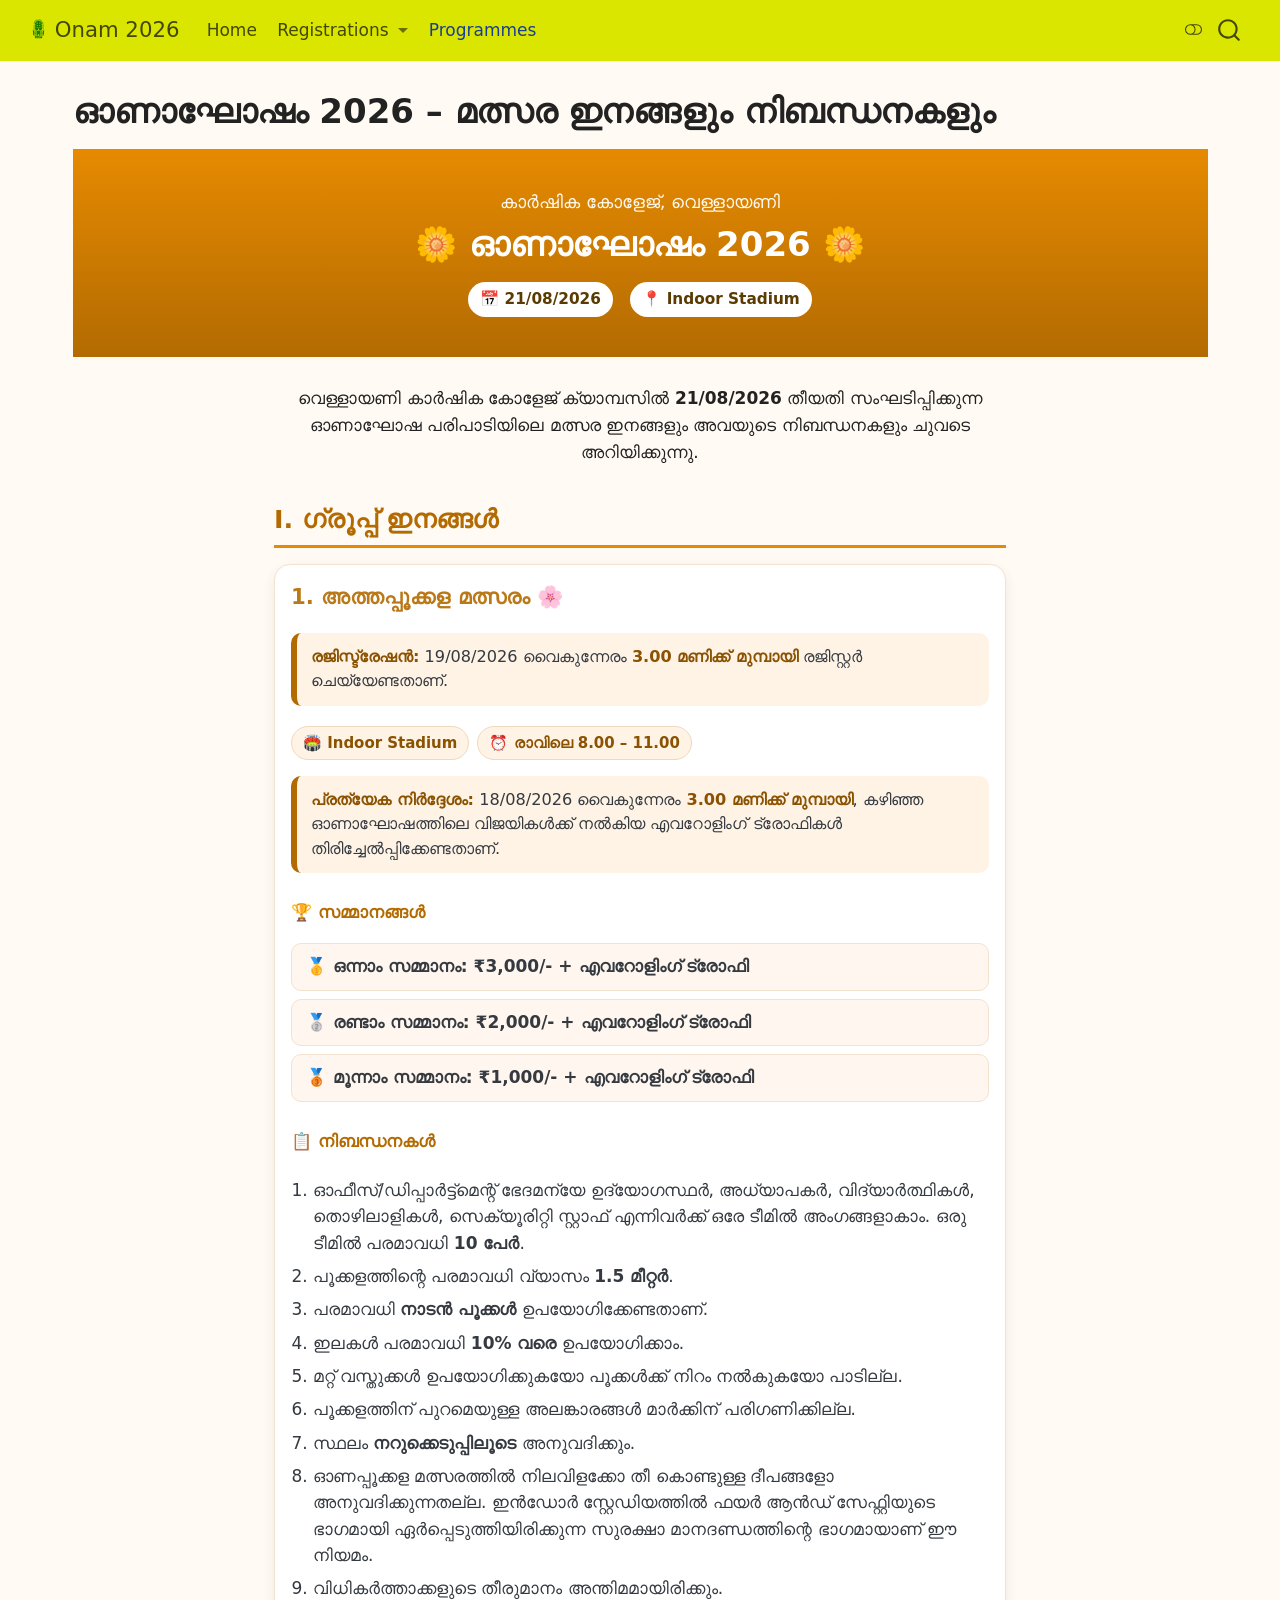
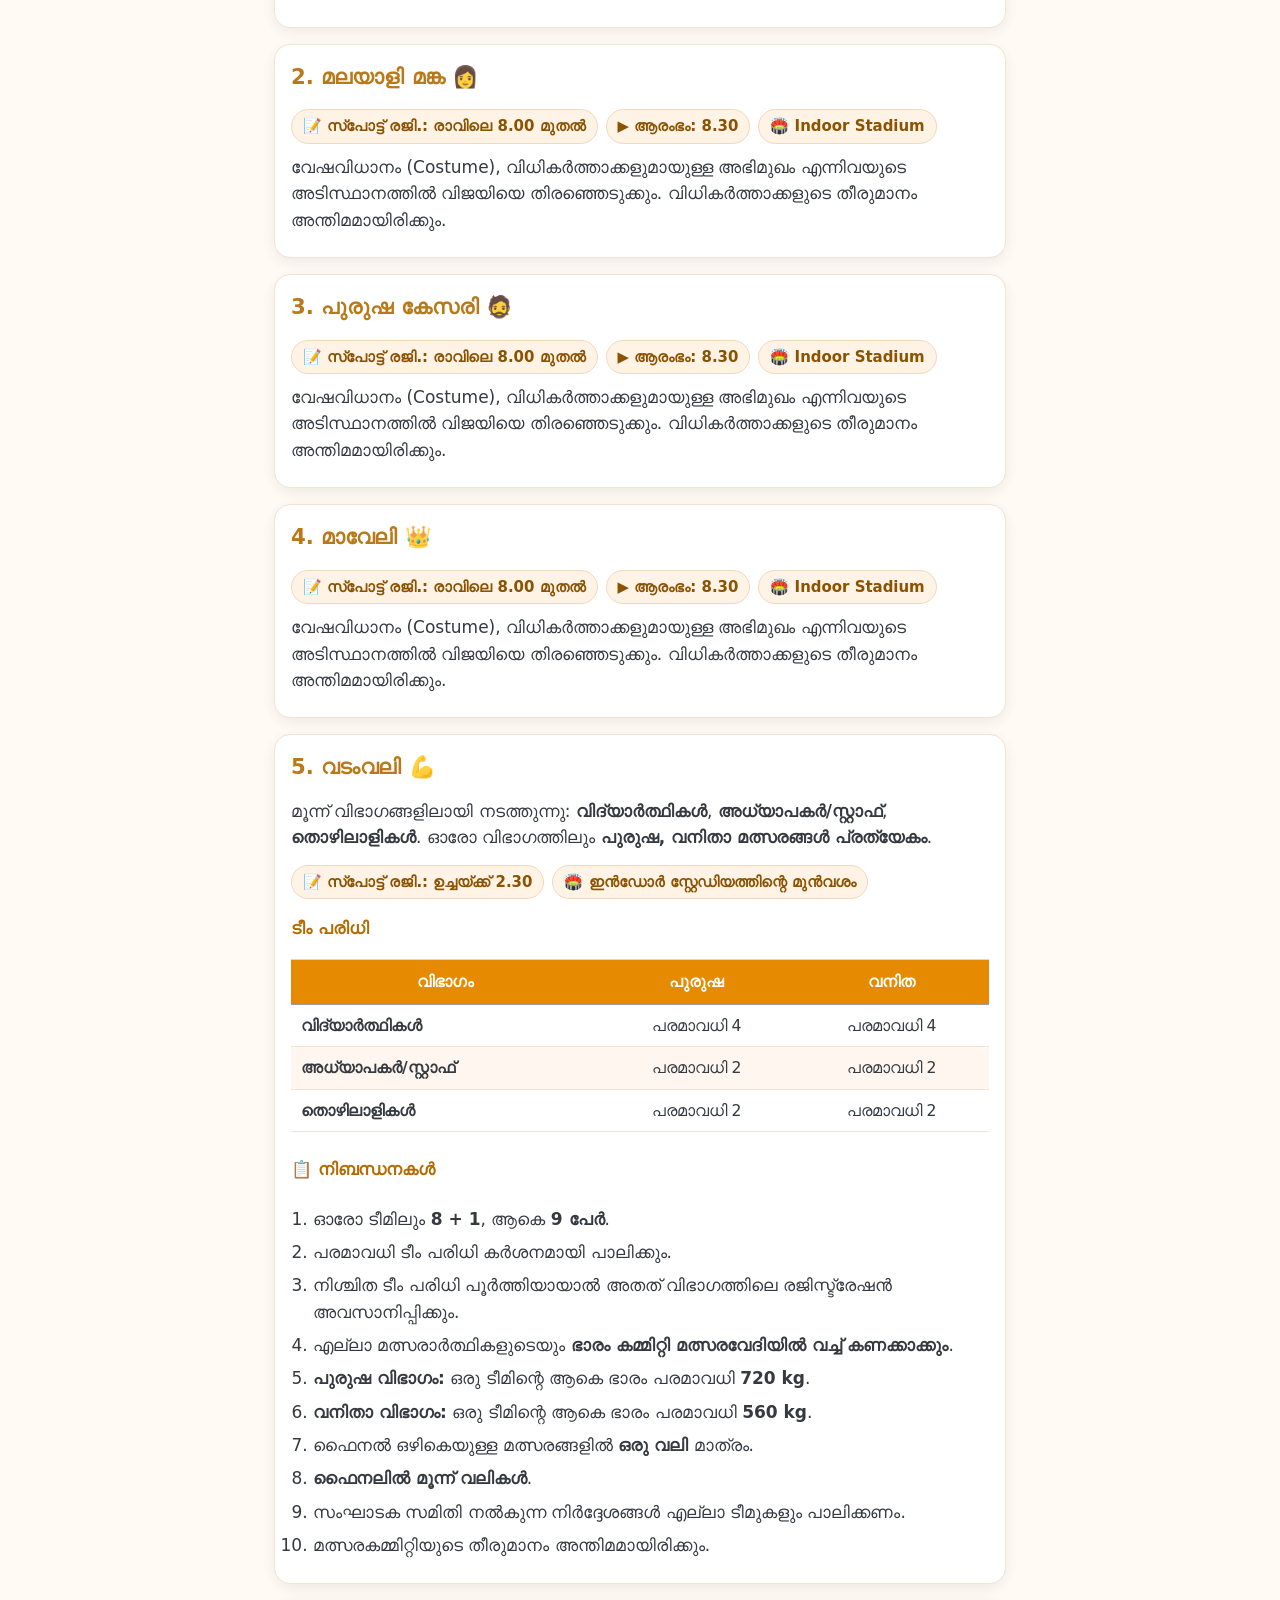
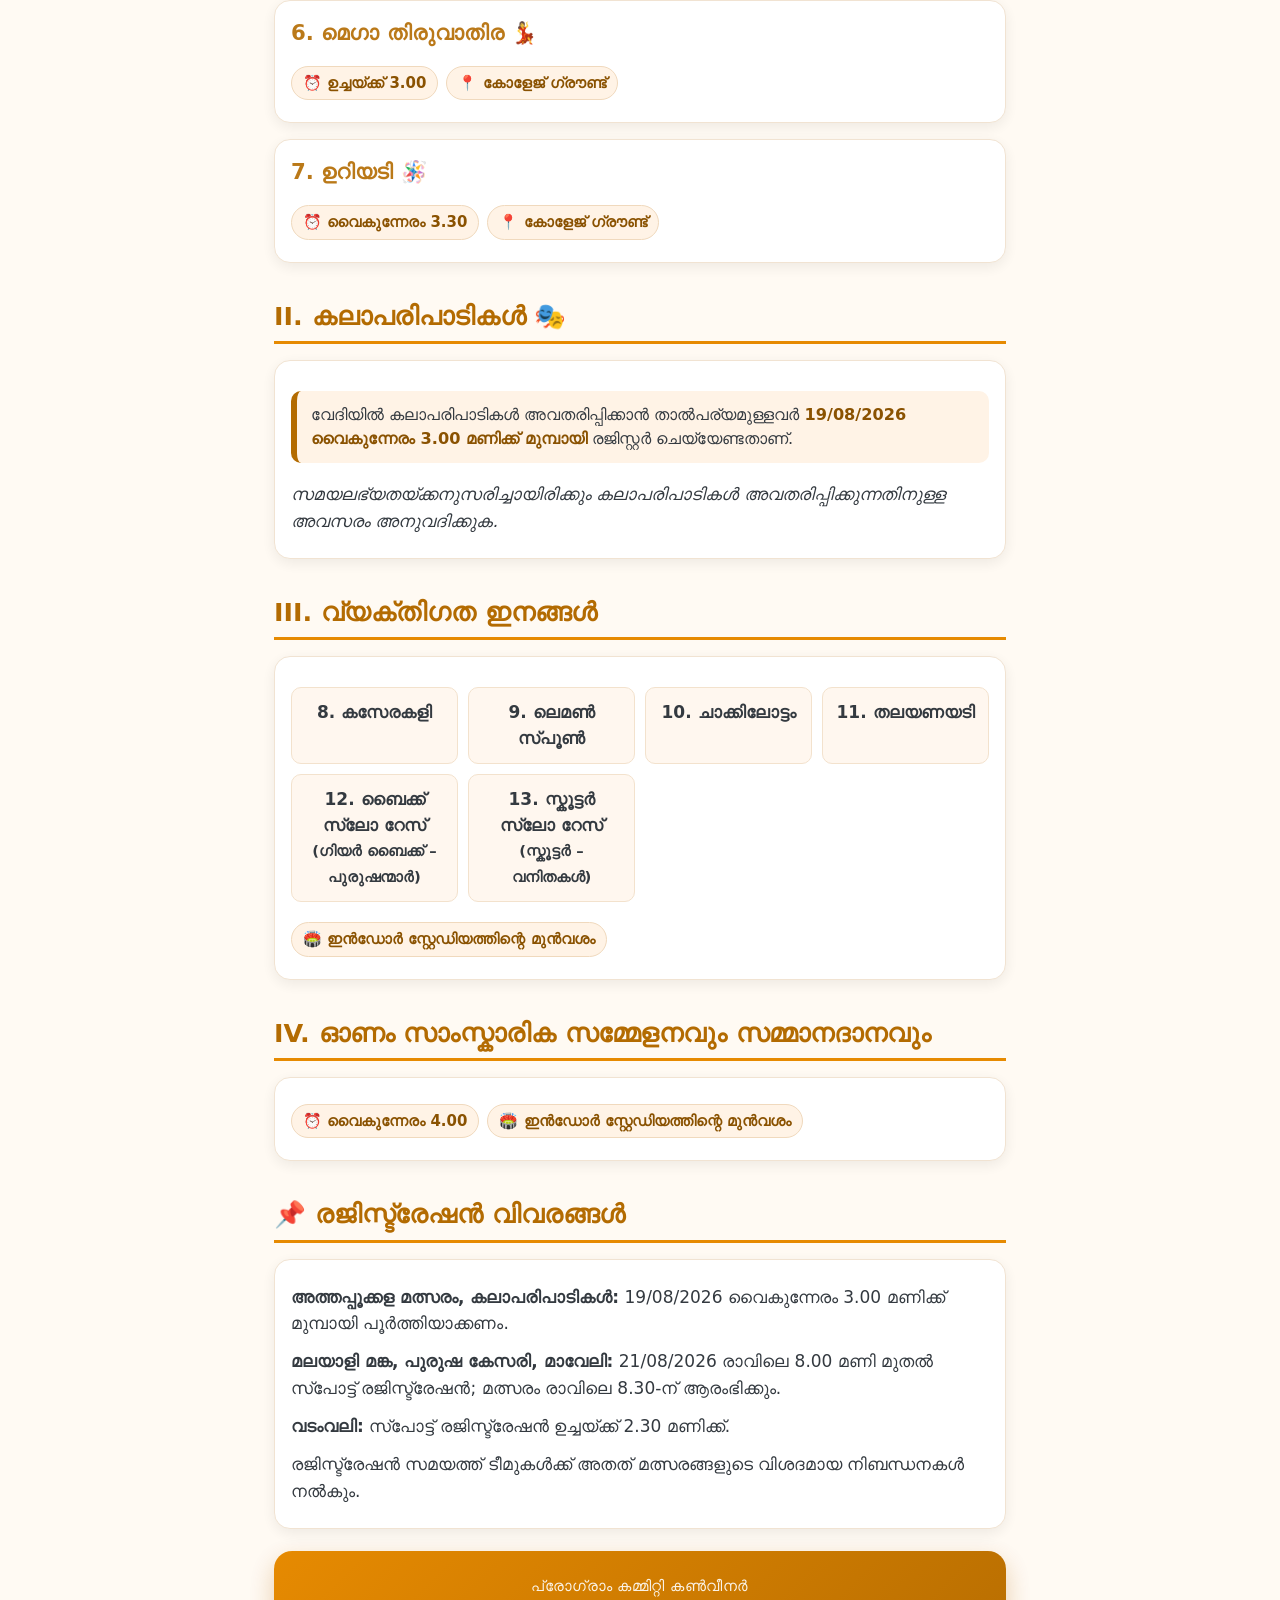
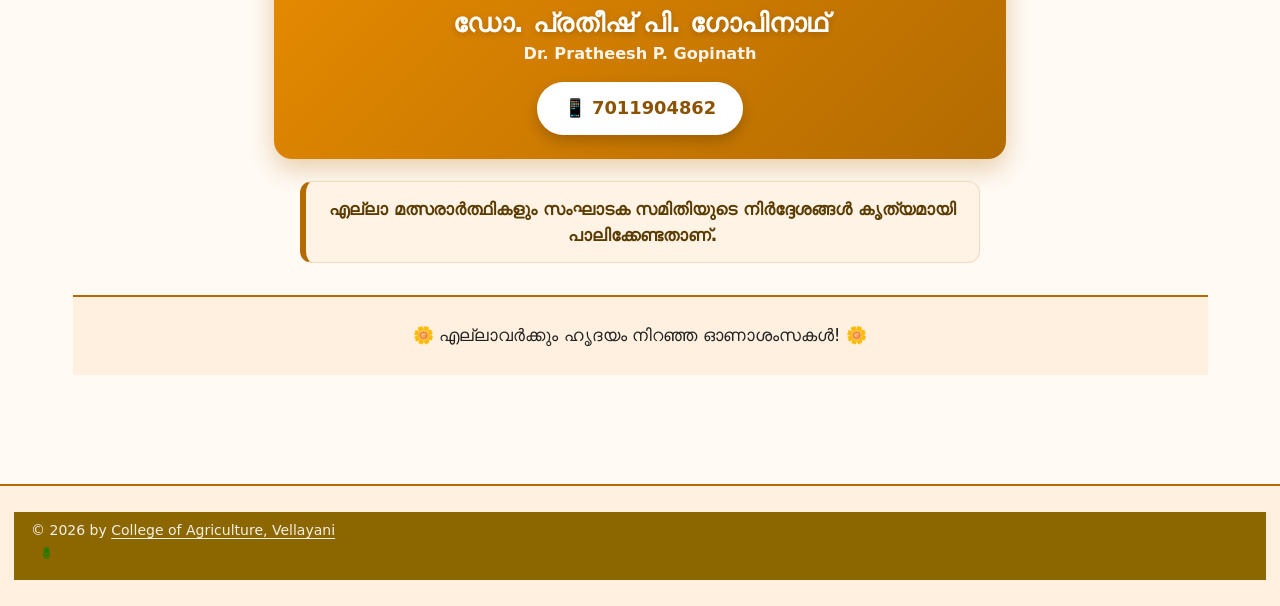
==== commit 0e4c5681: "all" ====
--- a/docs/onamrules.html
+++ b/docs/onamrules.html
@@ -466,6 +466,7 @@
       <li>മറ്റ് വസ്തുക്കൾ ഉപയോഗിക്കുകയോ പൂക്കൾക്ക് നിറം നൽകുകയോ പാടില്ല.</li>
       <li>പൂക്കളത്തിന് പുറമെയുള്ള അലങ്കാരങ്ങൾ മാർക്കിന് പരിഗണിക്കില്ല.</li>
       <li>സ്ഥലം <strong>നറുക്കെടുപ്പിലൂടെ</strong> അനുവദിക്കും.</li>
+      <li>ഓണപ്പൂക്കള മത്സരത്തിൽ നിലവിളക്കോ തീ കൊണ്ടുള്ള ദീപങ്ങളോ അനുവദിക്കുന്നതല്ല. ഇൻഡോർ സ്റ്റേഡിയത്തിൽ ഫയർ ആൻഡ് സേഫ്റ്റിയുടെ ഭാഗമായി ഏർപ്പെടുത്തിയിരിക്കുന്ന സുരക്ഷാ മാനദണ്ഡത്തിന്റെ ഭാഗമായാണ് ഈ നിയമം.</li>
       <li>വിധികർത്താക്കളുടെ തീരുമാനം അന്തിമമായിരിക്കും.</li>
     </ol>
   </div>
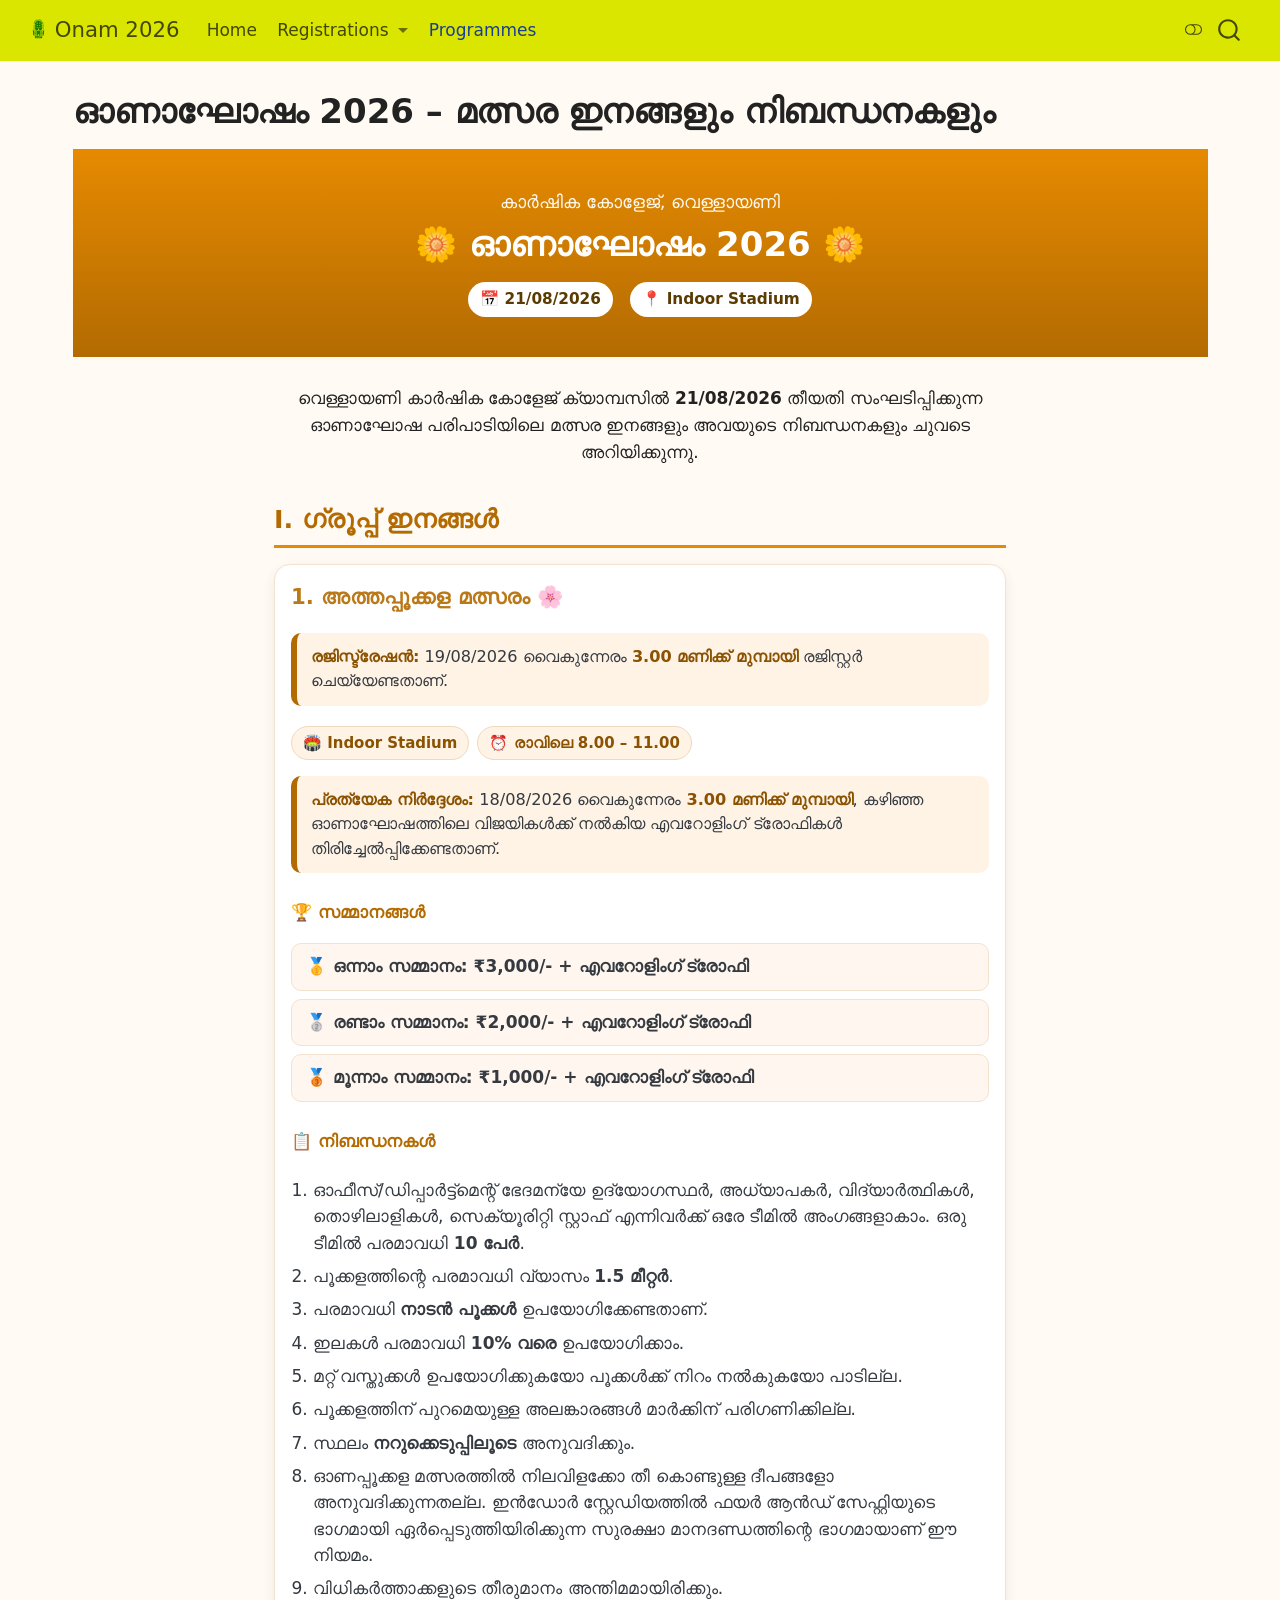
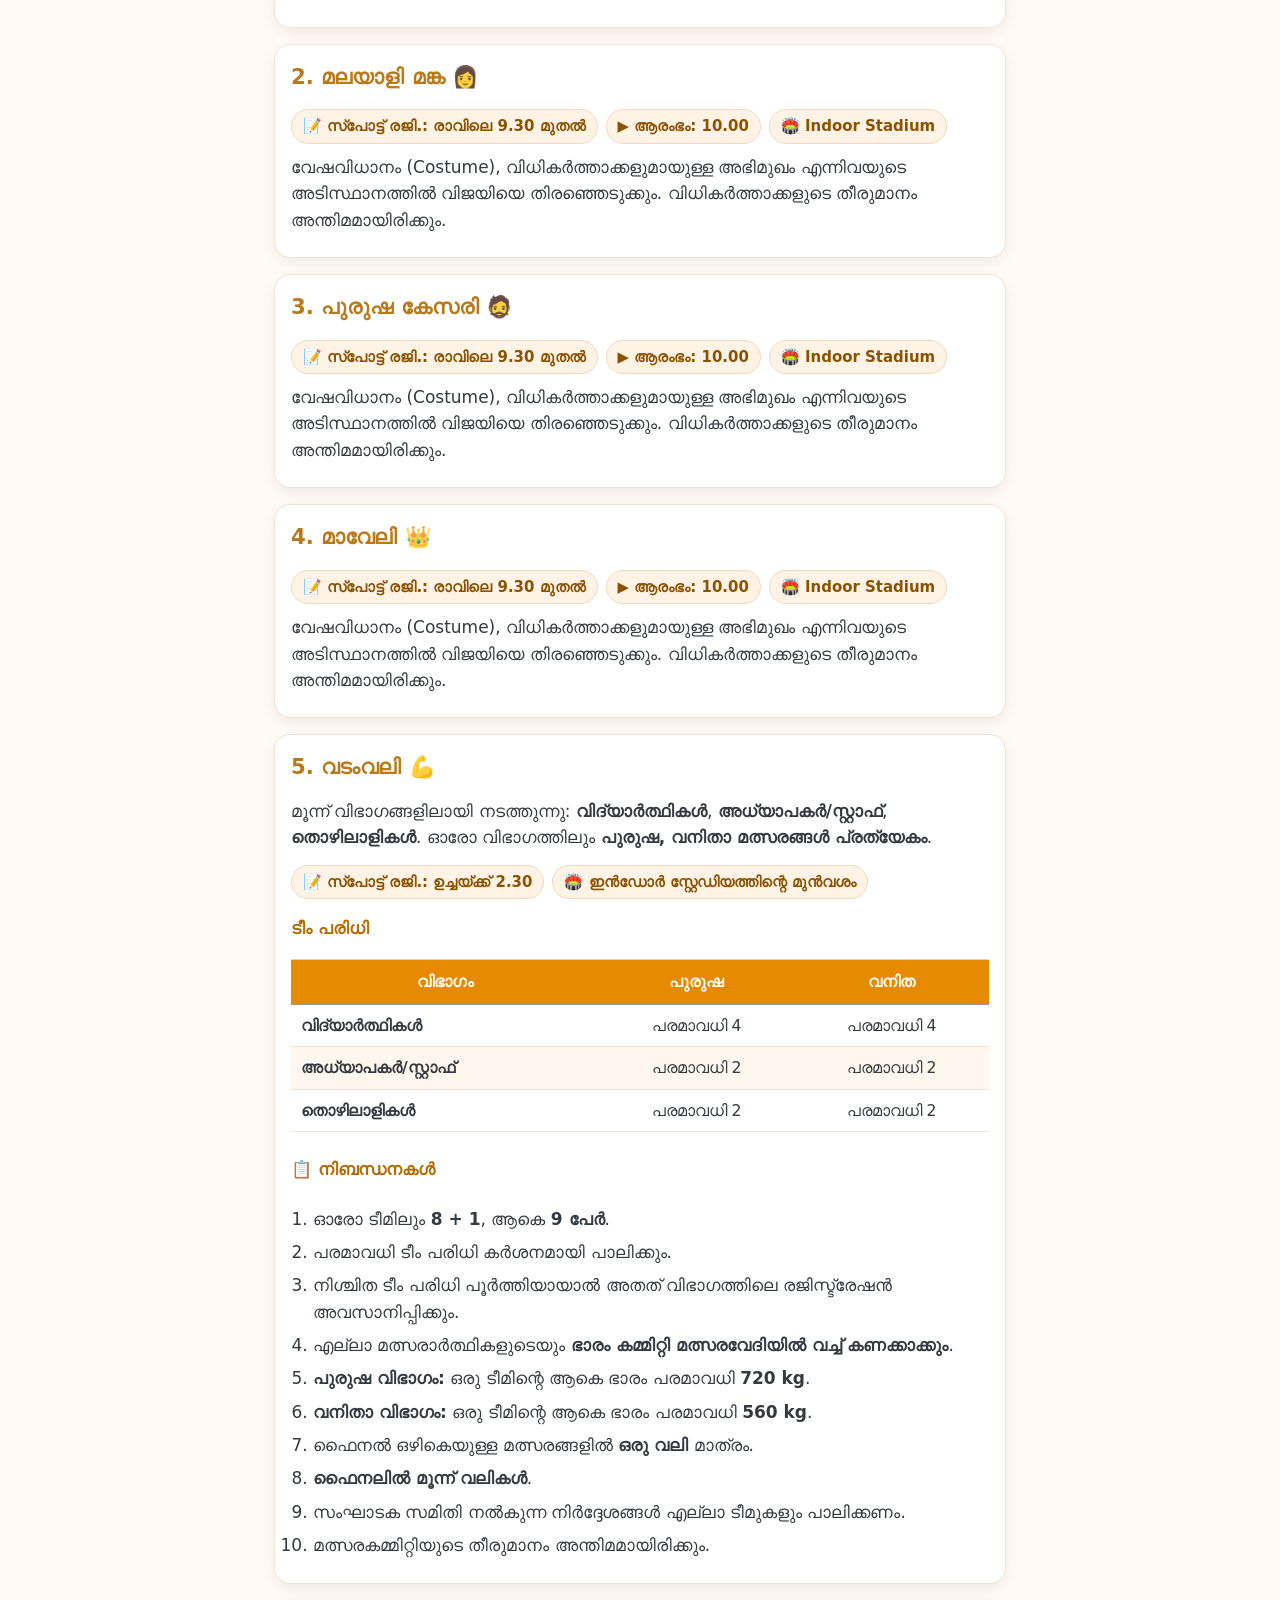
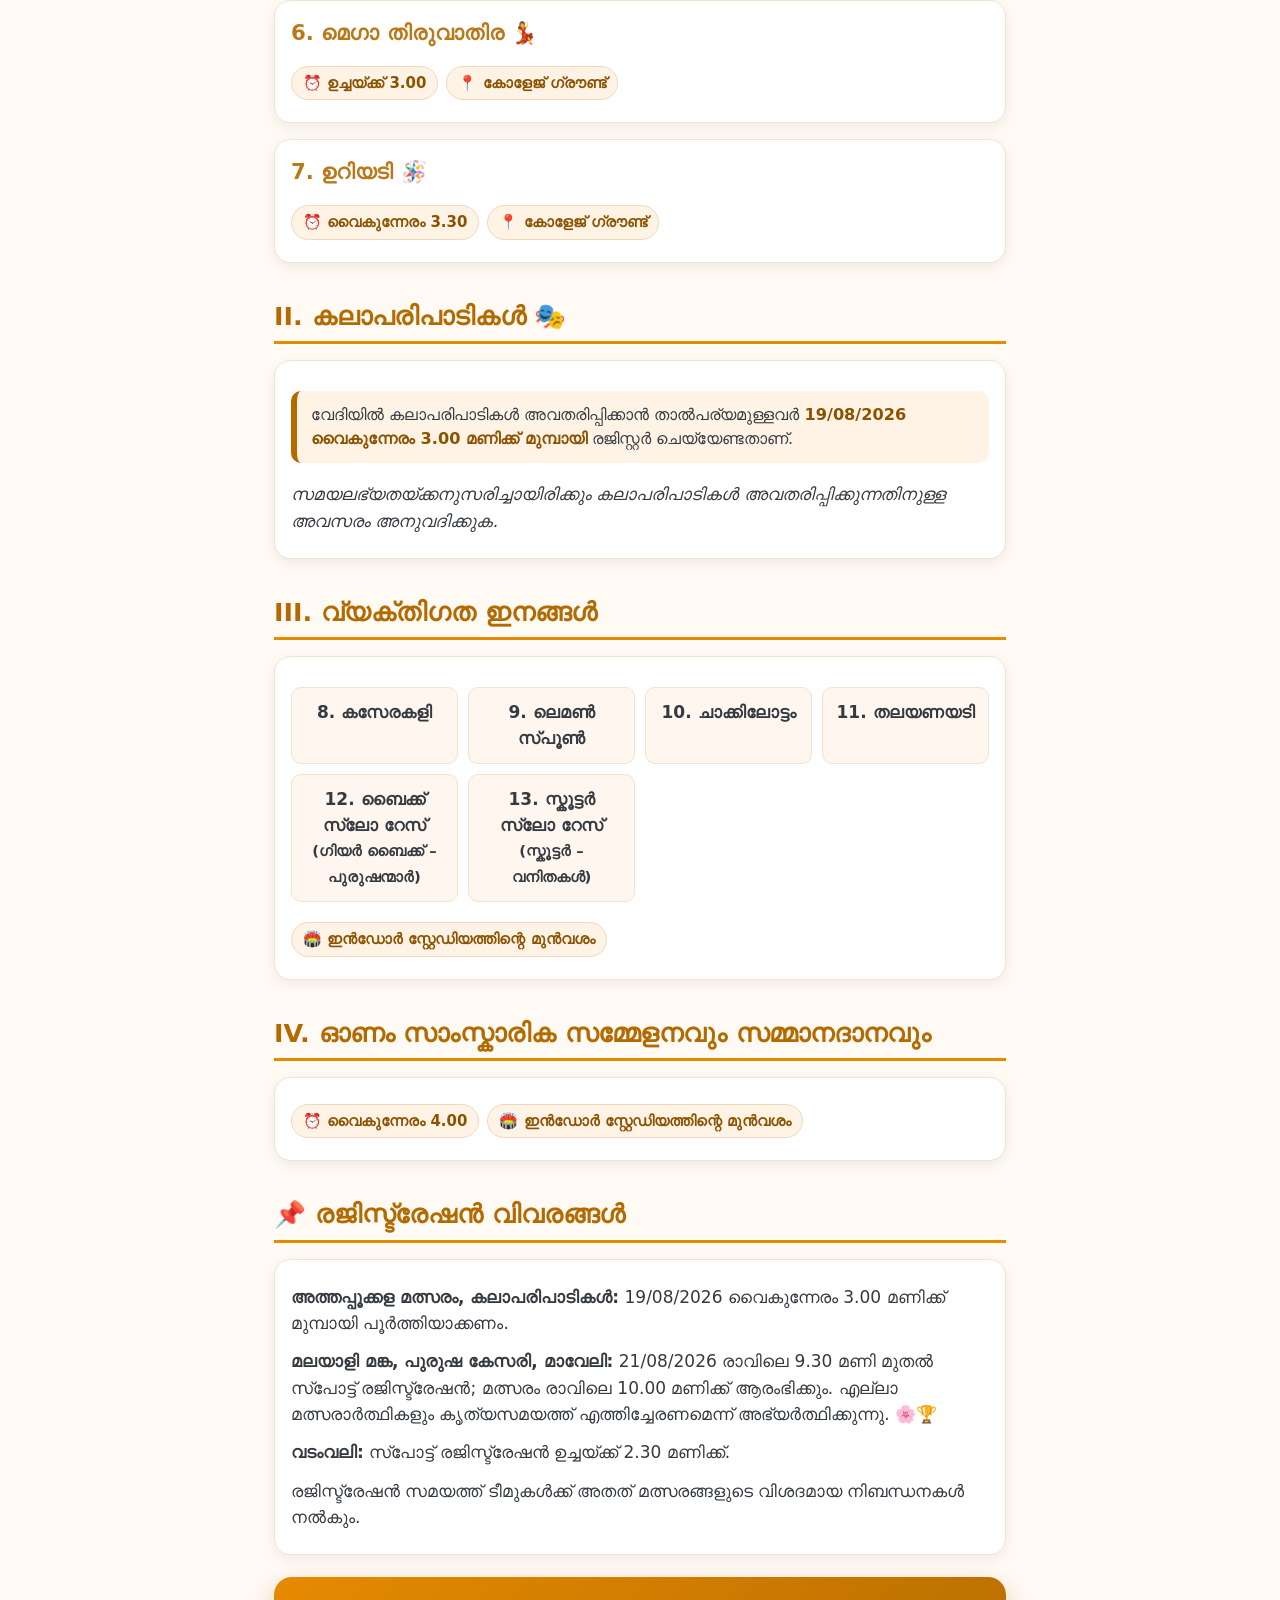
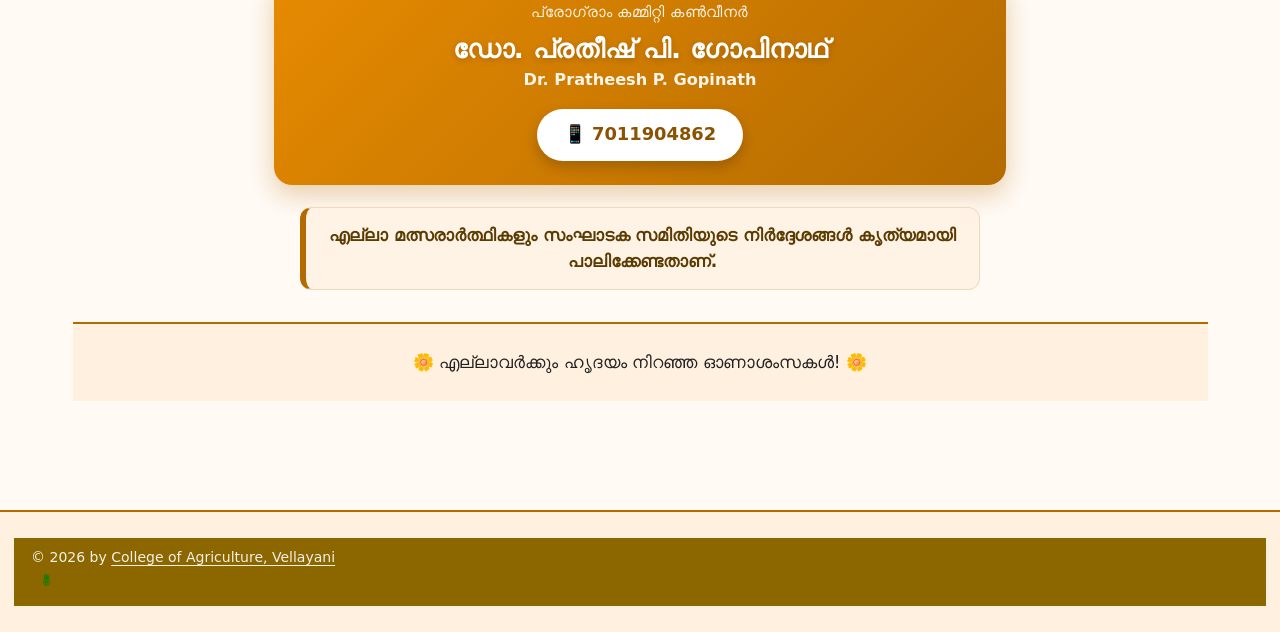
==== commit 4cdc975a: "all" ====
--- a/docs/onamrules.html
+++ b/docs/onamrules.html
@@ -475,8 +475,8 @@
   <div class="card">
     <h3 class="anchored">2. മലയാളി മങ്ക 👩</h3>
     <div class="meta">
-      <span class="chip">📝 സ്പോട്ട് രജി.: രാവിലെ 8.00 മുതൽ</span>
-      <span class="chip">▶️ ആരംഭം: 8.30</span>
+      <span class="chip">📝 സ്പോട്ട് രജി.: രാവിലെ 9.30 മുതൽ</span>
+      <span class="chip">▶️ ആരംഭം: 10.00</span>
       <span class="chip">🏟️ Indoor Stadium</span>
     </div>
     <p>വേഷവിധാനം (Costume), വിധികർത്താക്കളുമായുള്ള അഭിമുഖം എന്നിവയുടെ അടിസ്ഥാനത്തിൽ വിജയിയെ തിരഞ്ഞെടുക്കും. വിധികർത്താക്കളുടെ തീരുമാനം അന്തിമമായിരിക്കും.</p>
@@ -486,8 +486,8 @@
   <div class="card">
     <h3 class="anchored">3. പുരുഷ കേസരി 🧔</h3>
     <div class="meta">
-      <span class="chip">📝 സ്പോട്ട് രജി.: രാവിലെ 8.00 മുതൽ</span>
-      <span class="chip">▶️ ആരംഭം: 8.30</span>
+      <span class="chip">📝 സ്പോട്ട് രജി.: രാവിലെ 9.30 മുതൽ</span>
+      <span class="chip">▶️ ആരംഭം: 10.00</span>
       <span class="chip">🏟️ Indoor Stadium</span>
     </div>
     <p>വേഷവിധാനം (Costume), വിധികർത്താക്കളുമായുള്ള അഭിമുഖം എന്നിവയുടെ അടിസ്ഥാനത്തിൽ വിജയിയെ തിരഞ്ഞെടുക്കും. വിധികർത്താക്കളുടെ തീരുമാനം അന്തിമമായിരിക്കും.</p>
@@ -497,8 +497,8 @@
   <div class="card">
     <h3 class="anchored">4. മാവേലി 👑</h3>
     <div class="meta">
-      <span class="chip">📝 സ്പോട്ട് രജി.: രാവിലെ 8.00 മുതൽ</span>
-      <span class="chip">▶️ ആരംഭം: 8.30</span>
+      <span class="chip">📝 സ്പോട്ട് രജി.: രാവിലെ 9.30 മുതൽ</span>
+      <span class="chip">▶️ ആരംഭം: 10.00</span>
       <span class="chip">🏟️ Indoor Stadium</span>
     </div>
     <p>വേഷവിധാനം (Costume), വിധികർത്താക്കളുമായുള്ള അഭിമുഖം എന്നിവയുടെ അടിസ്ഥാനത്തിൽ വിജയിയെ തിരഞ്ഞെടുക്കും. വിധികർത്താക്കളുടെ തീരുമാനം അന്തിമമായിരിക്കും.</p>
@@ -614,7 +614,7 @@
   <div class="section-title">📌 രജിസ്ട്രേഷൻ വിവരങ്ങൾ</div>
   <div class="card">
     <p><strong>അത്തപ്പൂക്കള മത്സരം, കലാപരിപാടികൾ:</strong> 19/08/2026 വൈകുന്നേരം 3.00 മണിക്ക് മുമ്പായി പൂർത്തിയാക്കണം.</p>
-    <p><strong>മലയാളി മങ്ക, പുരുഷ കേസരി, മാവേലി:</strong> 21/08/2026 രാവിലെ 8.00 മണി മുതൽ സ്പോട്ട് രജിസ്ട്രേഷൻ; മത്സരം രാവിലെ 8.30-ന് ആരംഭിക്കും.</p>
+    <p><strong>മലയാളി മങ്ക, പുരുഷ കേസരി, മാവേലി:</strong> 21/08/2026 രാവിലെ 9.30 മണി മുതൽ സ്പോട്ട് രജിസ്ട്രേഷൻ; മത്സരം രാവിലെ 10.00 മണിക്ക് ആരംഭിക്കും. എല്ലാ മത്സരാർത്ഥികളും കൃത്യസമയത്ത് എത്തിച്ചേരണമെന്ന് അഭ്യർത്ഥിക്കുന്നു. 🌸🏆</p>
     <p><strong>വടംവലി:</strong> സ്പോട്ട് രജിസ്ട്രേഷൻ ഉച്ചയ്ക്ക് 2.30 മണിക്ക്.</p>
     <p>രജിസ്ട്രേഷൻ സമയത്ത് ടീമുകൾക്ക് അതത് മത്സരങ്ങളുടെ വിശദമായ നിബന്ധനകൾ നൽകും.</p>
   </div>
